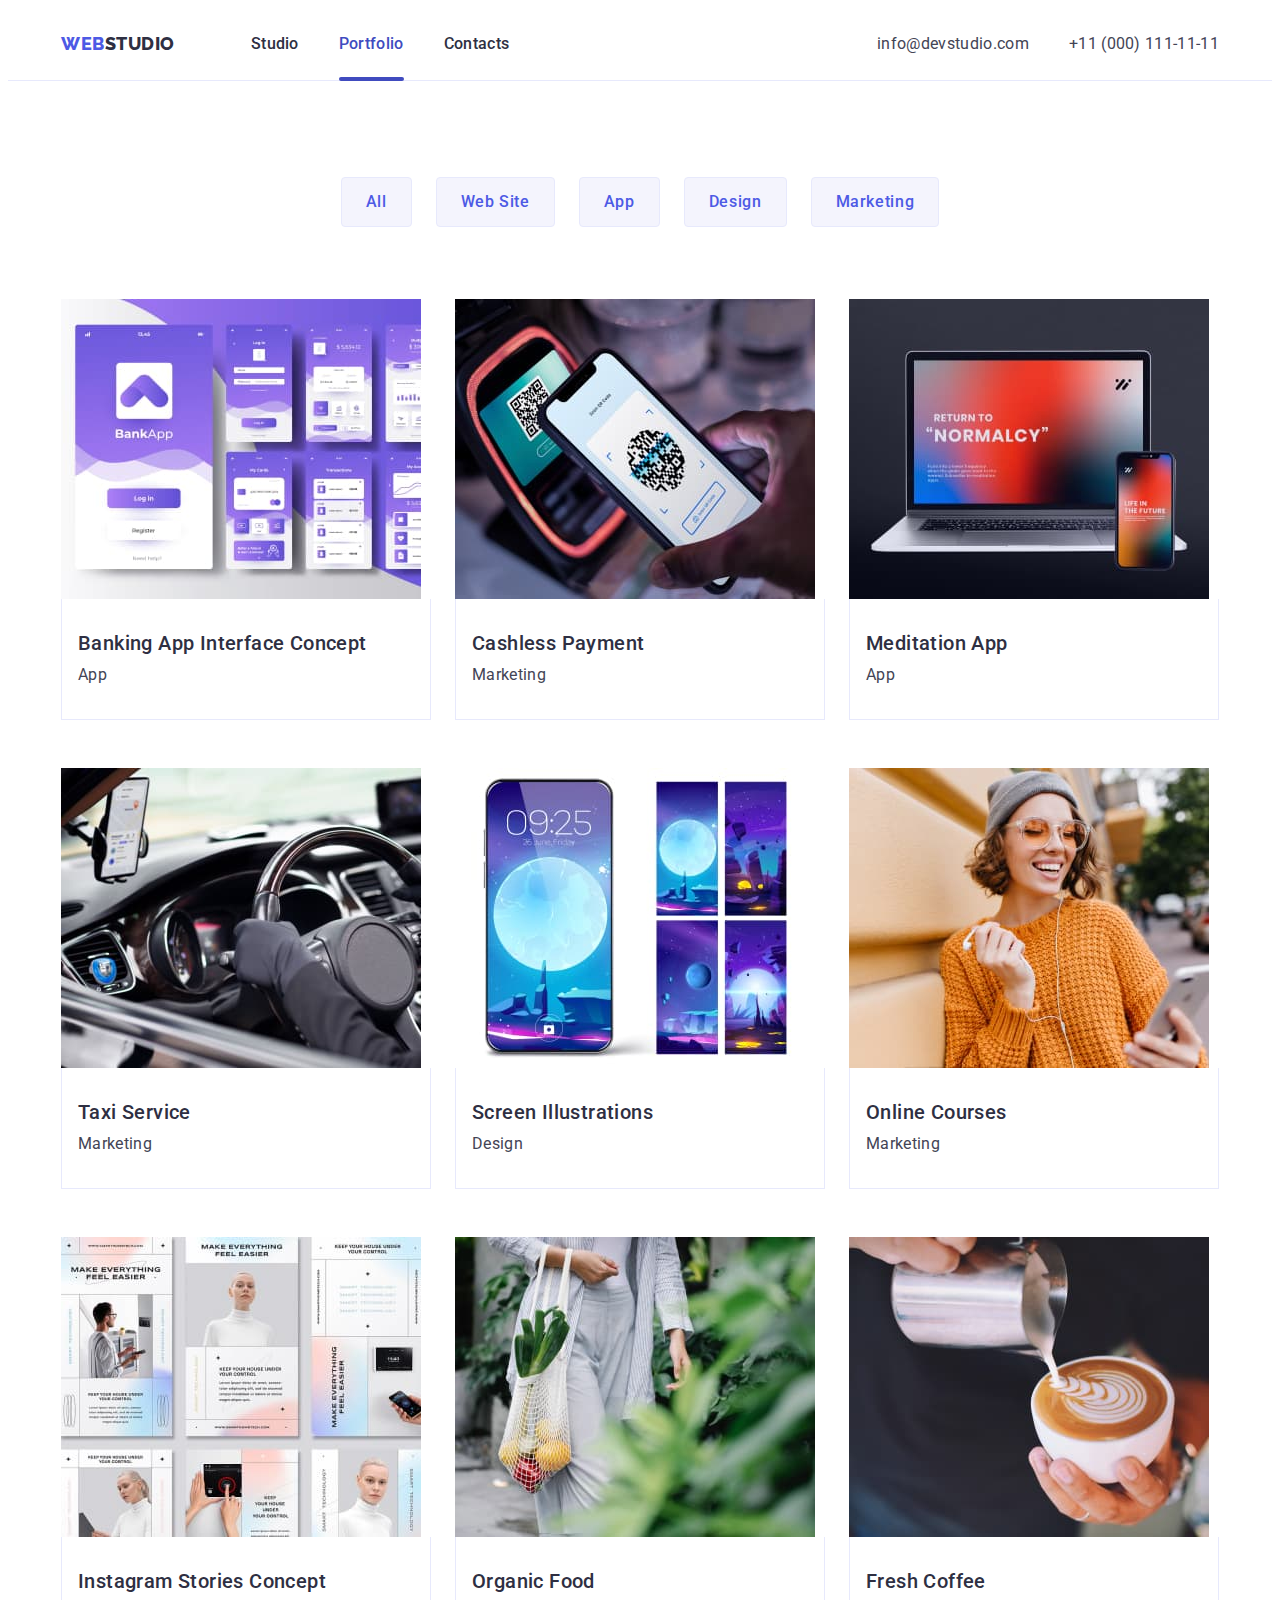
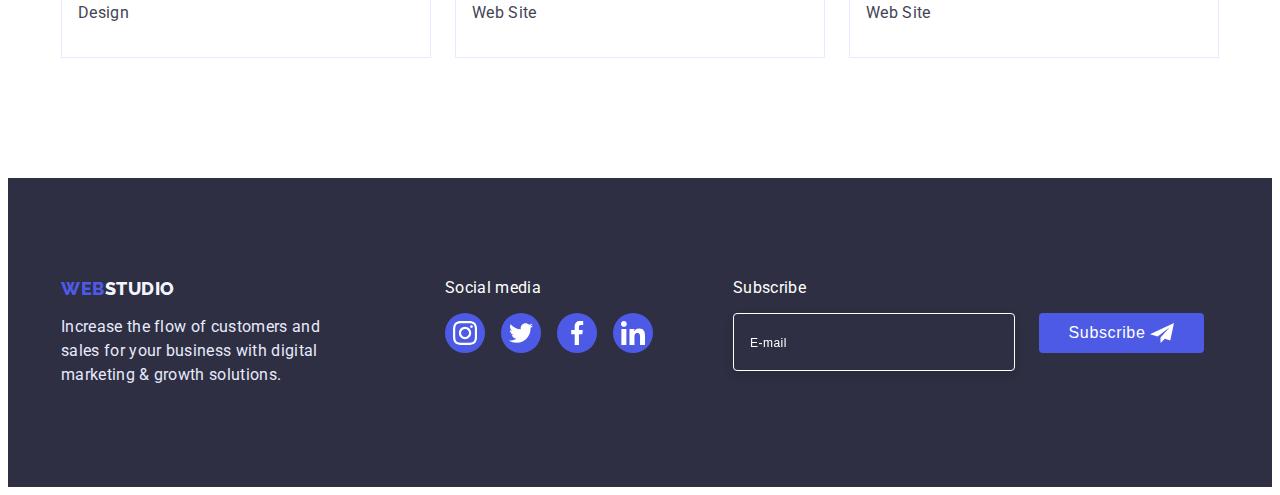
==== portfolio.html @ 32a3991c "Initial commit" ====
<!DOCTYPE html>
<html lang="en">
  <head>
    <meta charset="UTF-8" />
    <meta http-equiv="X-UA-Compatible" content="IE=edge" />
    <meta name="viewport" content="width=device-width, initial-scale=1.0" />
    <title>Portfolio</title>
    <link rel="preconnect" href="https://fonts.googleapis.com" />
    <link rel="preconnect" href="https://fonts.gstatic.com" crossorigin />
    <link
      href="https://fonts.googleapis.com/css2?family=Raleway:wght@800&family=Roboto:wght@400;500;700&display=swap"
      rel="stylesheet"
    />
    <link
      rel="stylesheet"
      href="https://cdnjs.cloudflare.com/ajax/libs/modern-normalize/1.1.0/modern-normalize.min.css"
      integrity="sha512-wpPYUAdjBVSE4KJnH1VR1HeZfpl1ub8YT/NKx4PuQ5NmX2tKuGu6U/JRp5y+Y8XG2tV+wKQpNHVUX03MfMFn9Q=="
      crossorigin="anonymous"
      referrerpolicy="no-referrer"
    />
    <link rel="stylesheet" href="./css/styles.css" />
  </head>
  <body>
    <!-- шапка -->
    <header class="header">
      <div class="container header-container">
        <nav class="header-navigation">
          <a href="./index.html" class="logo link"
            >Web<span class="logo-studio">Studio</span></a
          >
          <ul class="header-list list">
            <li class="header-item">
              <a class="header-link link box" href="./index.html">Studio</a>
            </li>
            <li class="header-item">
              <a
                class="header-link link bottom-line box"
                href="./portfolio.html"
                >Portfolio</a
              >
            </li>
            <li class="header-item">
              <a class="header-link link box" href="">Contacts</a>
            </li>
          </ul>
        </nav>
        <address class="address">
          <ul class="address-list list">
            <li class="address-item">
              <a class="address-link link box" href="mailto:info@devstudio.com"
                >info@devstudio.com</a
              >
            </li>
            <li class="address-item">
              <a class="address-link link box" href="tel:+110001111111"
                >+11 (000) 111-11-11</a
              >
            </li>
          </ul>
        </address>
      </div>
    </header>
    <main>
      <!-- main-->
      <section class="portfolio">
        <div class="container">
          <h1 class="portfolio-primary-title" hidden>Portfolio</h1>
          <ul class="portfolio-list list">
            <li class="portfolio-item">
              <button type="button" class="portfolio-button box">All</button>
            </li>
            <li class="portfolio-item">
              <button type="button" class="portfolio-button box">
                Web Site
              </button>
            </li>
            <li class="portfolio-item">
              <button type="button" class="portfolio-button box">App</button>
            </li>
            <li class="portfolio-item">
              <button type="button" class="portfolio-button box">Design</button>
            </li>
            <li class="portfolio-item">
              <button type="button" class="portfolio-button box">
                Marketing
              </button>
            </li>
          </ul>
        </div>
        <div class="container work-container">
          <ul class="work-list list">
            <li class="work-item">
              <a href="" class="work-link link">
                <div class="overlay">
                  <img
                    width="360"
                    height="300"
                    src="./images/img-p1.jpg"
                    alt="bank app"
                  />
                  <p class="overlay-text">
                    14 Stylish and User-Friendly App Design Concepts · Task
                    Manager App · Calorie Tracker App · Exotic Fruit Ecommerce
                    App · Cloud Storage App
                  </p>
                </div>
                <div class="work-wrap">
                  <h2 class="work-title title">
                    Banking App Interface Concept
                  </h2>
                  <p class="work-text text">App</p>
                </div>
              </a>
            </li>
            <li class="work-item">
              <a href="" class="work-link link">
                <div class="overlay">
                  <img
                    width="360"
                    height="300"
                    src="./images/img-p2.jpg"
                    alt="phon"
                  />
                  <p class="overlay-text">
                    14 Stylish and User-Friendly App Design Concepts · Task
                    Manager App · Calorie Tracker App · Exotic Fruit Ecommerce
                    App · Cloud Storage App
                  </p>
                </div>
                <div class="work-wrap">
                  <h2 class="work-title title">Cashless Payment</h2>
                  <p class="work-text text">Marketing</p>
                </div>
              </a>
            </li>
            <li class="work-item">
              <a href="" class="work-link link">
                <div class="overlay">
                  <img
                    width="360"
                    height="300"
                    src="./images/img-p3.jpg"
                    alt="laptop"
                  />
                  <p class="overlay-text">
                    14 Stylish and User-Friendly App Design Concepts · Task
                    Manager App · Calorie Tracker App · Exotic Fruit Ecommerce
                    App · Cloud Storage App
                  </p>
                </div>
                <div class="work-wrap">
                  <h2 class="work-title title">Meditation App</h2>
                  <p class="work-text text">App</p>
                </div>
              </a>
            </li>
            <li class="work-item">
              <a href="" class="work-link link">
                <div class="overlay">
                  <img
                    width="360"
                    height="300"
                    src="./images/img-p4.jpg"
                    alt="car"
                  />
                  <p class="overlay-text">
                    14 Stylish and User-Friendly App Design Concepts · Task
                    Manager App · Calorie Tracker App · Exotic Fruit Ecommerce
                    App · Cloud Storage App
                  </p>
                </div>
                <div class="work-wrap">
                  <h2 class="work-title title">Taxi Service</h2>
                  <p class="work-text text">Marketing</p>
                </div>
              </a>
            </li>
            <li class="work-item">
              <a href="" class="work-link link">
                <div class="overlay">
                  <img
                    width="360"
                    height="300"
                    src="./images/img-p5.jpg"
                    alt="mobile phone"
                  />
                  <p class="overlay-text">
                    14 Stylish and User-Friendly App Design Concepts · Task
                    Manager App · Calorie Tracker App · Exotic Fruit Ecommerce
                    App · Cloud Storage App
                  </p>
                </div>
                <div class="work-wrap">
                  <h2 class="work-title title">Screen Illustrations</h2>
                  <p class="work-text text">Design</p>
                </div>
              </a>
            </li>
            <li class="work-item">
              <a href="" class="work-link link">
                <div class="overlay">
                  <img
                    width="360"
                    height="300"
                    src="./images/img-p6.jpg"
                    alt="girl"
                  />
                  <p class="overlay-text">
                    14 Stylish and User-Friendly App Design Concepts · Task
                    Manager App · Calorie Tracker App · Exotic Fruit Ecommerce
                    App · Cloud Storage App
                  </p>
                </div>
                <div class="work-wrap">
                  <h2 class="work-title title">Online Courses</h2>
                  <p class="work-text text">Marketing</p>
                </div>
              </a>
            </li>
            <li class="work-item">
              <a href="" class="work-link link">
                <div class="overlay">
                  <img
                    width="360"
                    height="300"
                    src="./images/img-p7.jpg"
                    alt="instagrame stories"
                  />
                  <p class="overlay-text">
                    14 Stylish and User-Friendly App Design Concepts · Task
                    Manager App · Calorie Tracker App · Exotic Fruit Ecommerce
                    App · Cloud Storage App
                  </p>
                </div>
                <div class="work-wrap">
                  <h2 class="work-title title">Instagram Stories Concept</h2>
                  <p class="work-text text">Design</p>
                </div>
              </a>
            </li>
            <li class="work-item">
              <a href="" class="work-link link">
                <div class="overlay">
                  <img
                    width="360"
                    height="300"
                    src="./images/img-p8.jpg"
                    alt="food"
                  />
                  <p class="overlay-text">
                    14 Stylish and User-Friendly App Design Concepts · Task
                    Manager App · Calorie Tracker App · Exotic Fruit Ecommerce
                    App · Cloud Storage App
                  </p>
                </div>
                <div class="work-wrap">
                  <h2 class="work-title title">Organic Food</h2>
                  <p class="work-text text">Web Site</p>
                </div>
              </a>
            </li>
            <li class="work-item">
              <a href="" class="work-link link">
                <div class="overlay">
                  <img
                    width="360"
                    height="300"
                    src="./images/img-p9.jpg"
                    alt="cofee"
                  />
                  <p class="overlay-text">
                    14 Stylish and User-Friendly App Design Concepts · Task
                    Manager App · Calorie Tracker App · Exotic Fruit Ecommerce
                    App · Cloud Storage App
                  </p>
                </div>
                <div class="work-wrap">
                  <h2 class="work-title title">Fresh Coffee</h2>
                  <p class="work-text text">Web Site</p>
                </div>
              </a>
            </li>
          </ul>
        </div>
      </section>
    </main>
    <!-- футер -->
    <footer class="footer">
      <div class="container">
        <div>
          <a href="./index.html" class="logo-footer link"
            >Web<span class="logo-footer-studio">Studio</span></a
          >
          <p class="footer-text text">
            Increase the flow of customers and sales for your business with
            digital marketing & growth solutions.
          </p>
        </div>
        <div class="footer-container">
          <p class="footer-text-icon">Social media</p>
          <ul class="footer-social-list list">
            <li class="footer-social-iteam">
              <a href="" class="footer-social-link link"
                ><svg width="24px" height="24px" class="footer-social-icon">
                  <use href="./images/icons.svg#icon-instagram"></use>
                </svg>
              </a>
            </li>
            <li class="footer-social-iteam">
              <a href="" class="footer-social-link link">
                <svg width="24px" height="24px" class="footer-social-icon">
                  <use href="./images/icons.svg#icon-twitter"></use>
                </svg>
              </a>
            </li>
            <li class="footer-social-iteam">
              <a href="" class="footer-social-link link"
                ><svg width="24px" height="24px" class="footer-social-icon">
                  <use href="./images/icons.svg#icon-facebook"></use>
                </svg>
              </a>
            </li>
            <li class="footer-social-iteam">
              <a href="" class="footer-social-link link"
                ><svg width="24px" height="24px" class="footer-social-icon">
                  <use href="./images/icons.svg#icon-linkedin"></use>
                </svg>
              </a>
            </li>
          </ul>
        </div>
        <div class="form-wrap">
          <p class="footer-text-icon">Subscribe</p>
          <form class="footer-form">
            <label aria-label="footer-email">
              <input
                type="email"
                name="email"
                class="footer-intup"
                placeholder="E-mail"
              />
            </label>
            <button class="footer-button box" type="submit">
              Subscribe
              <span>
                <svg width="24" height="24" class="">
                  <use href="./images/icons.svg#icon-frame-telegram"></use>
                </svg>
              </span>
            </button>
          </form>
        </div>
      </div>
    </footer>
  </body>
</html>
---- css/styles.css ----
:root {
  --primary-text-color: #434455;
  --title-text-color: #2e2f42;
  --footer-text-cololr: #e7e9fc;
  --focus-text-color: #4d5ae5;
  --primary-bg-color: #ffffff;
  --button-bg-cololr: #f4f4fd;
  --hover-focus-color: #404bbf;
  --bg-hero-color: rgba(46, 47, 66, 0.7), rgba(46, 47, 66, 0.7);
  --focus-icon-footer-color: #31d0aa;
  --icon-color: #8e8f99;
}
body {
  background-color: var(--primary-bg-color);
  color: var(--primary-text-color);
  font-family: Roboto, sans-serif;
  letter-spacing: 0.02em;
}

.list {
  margin: 0;
  padding: 0;
  list-style: none;
}
h1,
h2,
h3,
h4,
h5,
h6,
p {
  margin: 0;
  padding: 0;
}
img {
  display: block;
  max-width: 100%;
}
button {
  cursor: pointer;
}
.container {
  /* outline: 2px solid tomato; */
  width: 1158px;
  margin: 0 auto;
  padding-left: 15px;
  padding-right: 15px;
}

.link {
  text-decoration: none;
}
.title {
  color: var(--title-text-color);
  font-weight: 500;
  font-size: 20px;
  line-height: 1.2;
  letter-spacing: 0.02em;
  margin-bottom: 8px;
}
.no-scroll {
  overflow: hidden;
}
.text {
  font-size: 16px;
  line-height: 1.5;
  letter-spacing: 0.02em;
}
.visually-hidden {
  position: absolute;
  width: 1px;
  height: 1px;
  margin: -1px;
  border: 0;
  padding: 0;

  white-space: nowrap;
  clip-path: inset(100%);
  clip: rect(0 0 0 0);
  overflow: hidden;
}
.box {
  /* transition-property: transition-duration, transition-timing-function; */
  transition-duration: 250ms;
  transition-timing-function: cubic-bezier(0.4, 0, 0.2, 1);
}
/*======================================header=============================*/

.header {
  padding-top: 24px;
  padding-bottom: 24px;
  border-bottom: 1px solid #e7e9fc;
}

.header-container {
  display: flex;
}

.header-navigation {
  display: flex;
  align-items: center;
  margin-right: auto;
}

.logo {
  color: var(--focus-text-color);
  font-family: "Raleway", sans-serif;
  font-weight: 800;
  font-size: 18px;
  line-height: 1.17;
  letter-spacing: 0.03em;
  text-decoration: none;
  text-transform: uppercase;
  margin-right: 76px;
}
.logo-studio {
  color: var(--title-text-color);
}
.header-list {
  font-weight: 500;
  font-size: 16px;
  line-height: 1.5;
  letter-spacing: 0.02em;

  display: flex;
  gap: 40px;
}

.header-item {
  /* position: relative; */
}

.header-link {
  color: var(--title-text-color);
  display: block;
}
.bottom-line {
  position: relative;
  color: var(--hover-focus-color);
}
.bottom-line::after {
  position: absolute;
  content: "";
  width: 100%;
  height: 4px;
  bottom: -25px;
  background: #404bbf;
  border-radius: 2px;
  display: block;
}
.header-link:hover,
.header-link:focus {
  color: var(--hover-focus-color);
}
.address {
  font-style: normal;
}

.address-list {
  display: flex;
  gap: 40px;
}
.address-item {
}
.address-link {
  color: var(--primary-text-color);
  font-size: 16px;
  line-height: 1.5;
  letter-spacing: 0.02em;
}
.address-link:hover,
.address-link:focus {
  color: var(--hover-focus-color);
}
/* ===========herro============= */
.hero {
  background-color: var(--title-text-color);
  background-image: linear-gradient(
      rgba(46, 47, 66, 0.7),
      rgba(46, 47, 66, 0.7)
    ),
    url(../images/people-office.jpg);
  background-repeat: no-repeat;
  background-size: cover;
  background-position: center;
  padding-top: 188px;
  padding-bottom: 188px;
  text-align: center;
  max-width: 1440px;
  margin-left: auto;
  margin-right: auto;
}
.hero-container {
}
.hero-title {
  color: var(--primary-bg-color);
  font-size: 56px;
  line-height: 1.07;
  letter-spacing: 0.02em;

  max-width: 497px;
  text-align: center;
  margin: 0 auto;
  margin-bottom: 48px;
}
.hero-button {
  color: var(--primary-bg-color);
  background-color: var(--focus-text-color);
  font-family: "Roboto", sans-serif;
  font-weight: 500;
  font-size: 16px;
  line-height: 1.5;
  align-items: center;
  letter-spacing: 0.04em;
  cursor: pointer;
  padding: 16px 32px;
  min-width: 169px;

  display: inline-block;
  border-radius: 4px;
  border: none;
}
.hero-button:hover,
.hero-button:focus {
  background-color: var(--hover-focus-color);
}
/* =====================advantages========== */
.advantages {
  padding-top: 120px;
  padding-bottom: 120px;
}
.advantages-title {
}
.advantages-container {
}
.advantages-list {
  display: flex;
  gap: 24px;
}

.advantages-item {
  width: calc((100% - 72px) / 4);
}
.abvantages-wrapper {
  display: flex;
  justify-content: center;
  align-items: center;
  background-color: #f4f4fd;
  width: 264px;
  height: 112px;
  /* padding-top: 24px;
  padding-bottom: 24px; */
  margin-bottom: 8px;
}
.adventages-icon {
}
.advantages-list-title {
}
.advantages-text {
}
/* ==============================examples=============== */
.examples {
  padding-bottom: 120px;
}
.examples-title {
  color: var(--title-text-color);
  font-size: 36px;
  line-height: 1.11;
  letter-spacing: 0.02em;
  text-align: center;
  text-transform: capitalize;
  margin-bottom: 72px;
}
.examples-list {
  display: flex;
  gap: 24px;
}
.examples-item {
  width: calc((100% - 48px) / 3);
}
/* ====================team===================== */
.team {
  background-color: var(--button-bg-cololr);
  padding-top: 120px;
  padding-bottom: 120px;
  max-width: 1440px;
  margin-left: auto;
  margin-right: auto;
}
.container-team {
}
.team-title {
  color: var(--title-text-color);
  font-size: 36px;
  line-height: 1.11;
  letter-spacing: 0.02em;
  text-align: center;
  text-transform: capitalize;
  margin-bottom: 72px;
}
.team-list {
  display: flex;
  gap: 24px;
}
.team-item {
  background-color: var(--primary-bg-color);
  width: calc((100% - 72px) / 4);
  box-shadow: 0px 1px 6px rgba(46, 47, 66, 0.08),
    0px 1px 1px rgba(46, 47, 66, 0.16), 0px 2px 1px rgba(46, 47, 66, 0.08);
  border-radius: 0px 0px 4px 4px;
}
.team-img {
  /* margin-bottom: 32px; */
}
.team-wrap {
  padding: 32px 0;
}
.team-list-title {
  text-align: center;
  margin-bottom: 8px;
}
.team-text {
  text-align: center;
  margin-bottom: 8px;
}
.team-social-list {
  display: flex;
  justify-content: center;
  gap: 24px;
}
.team-social-iteam {
  width: 40px;
  height: 40px;
}
.team-social-link {
  display: flex;
  align-items: center;
  justify-content: center;
  width: 100%;
  height: 100%;
  border-radius: 50%;
  background-color: var(--focus-text-color);
  fill: #ffffff;
}
.team-social-link:hover,
.team-social-link:focus {
  background-color: var(--hover-focus-color);
}
.team-social-icon {
  /* width: 16px;
  height: 16px; */
}
/* ======================customers=============== */
.customers {
  padding-top: 120px;
  padding-bottom: 124px;
}
.customers-title {
  color: var(--title-text-color);
  text-align: center;
  font-size: 36px;
  line-height: 1.11;
  letter-spacing: 0.02em;
  text-transform: capitalize;
  margin-bottom: 72px;
}
.customers-list {
  display: flex;
  justify-content: center;
  align-items: center;
  gap: 24px;
}

.customers-item {
  display: flex;
  justify-content: center;
  align-items: center;
  width: 168px;
  height: 88px;
}
.link-icon {
  width: 100%;
  height: 100%;
  padding: 16px 32px;
  fill: var(--icon-color);
  border: 1px solid #8e8f99;
  border-radius: 4px;
  border-color: var(--icon-color);
}
.link-icon:hover,
.link-icon:focus {
  border-color: var(--hover-focus-color);
}
.link-icon:hover,
.link-icon:focus {
  fill: var(--hover-focus-color);
}

/* ======================portfolio=============== */
.portfolio {
  padding-top: 96px;
  padding-bottom: 120px;
}
.portfolio-primary-title {
}

.portfolio-list {
  margin-bottom: 72px;
  display: flex;
  justify-content: center;
  gap: 24px;
}
.portfolio-item {
}
.portfolio-button {
  font-family: "Roboto", sans-serif;
  font-weight: 500;
  font-size: 16px;
  line-height: 1.5;
  letter-spacing: 0.04em;
  color: var(--focus-text-color);
  background-color: var(--button-bg-cololr);
  cursor: pointer;
  padding: 12px 24px;

  border-radius: 4px;
  border: 1px solid #e7e9fc;
}
.portfolio-button:hover,
.portfolio-button:focus {
  color: var(--primary-bg-color);
  background-color: var(--hover-focus-color);
  box-shadow: 0px 3px 1px rgba(0, 0, 0, 0.1), 0px 2px 1px rgba(0, 0, 0, 0.08),
    0px 2px 2px rgba(0, 0, 0, 0.12);
  border-color: var(--hover-focus-color);
}
.work-list {
  display: flex;
  flex-wrap: wrap;
  gap: 48px 24px;
}
.work-item {
  width: calc((100% - 48px) / 3);
}
.overlay {
  position: relative;
  overflow: hidden;
}
.overlay-text {
  position: absolute;
  top: 0;
  padding: 40px;
  min-width: 298px;
  height: 100%;
  color: var(--primary-bg-color);
  background-color: var(--hover-focus-color);
  transform: translateY(100%);
  transition: transform 250ms linear;
  transition-timing-function: cubic-bezier(0.4, 0, 0.2, 1);
  overflow: auto;
  /* opacity: 0; */
}
.work-link:hover .overlay-text,
.work-link:focus .overlay-text {
  transform: translate(0);
  /* opacity: 1; */
}
.work-link:hover,
.work-link:focus {
  box-shadow: 0px 1px 6px rgba(46, 47, 66, 0.08),
    0px 1px 1px rgba(46, 47, 66, 0.16), 0px 2px 1px rgba(46, 47, 66, 0.08);
}
.work-link {
  display: block;
}
.work-wrap {
  padding: 32px 0 32px 16px;
  border-left: 1px solid #e7e9fc;
  border-right: 1px solid #e7e9fc;
  border-bottom: 1px solid #e7e9fc;
}
.work-text {
  color: var(--primary-text-color);
}

/* ===========footer=============== */
.footer {
  background-color: var(--title-text-color);
  padding-bottom: 100px;
  padding-top: 100px;
  max-width: 1440px;
  margin-left: auto;
  margin-right: auto;
}
.logo-footer {
  color: var(--focus-text-color);
  font-family: "Raleway", sans-serif;
  font-weight: 800;
  font-size: 18px;
  line-height: 1.17;
  letter-spacing: 0.03em;
  text-decoration: none;
  text-transform: uppercase;
}

.logo-footer-studio {
  color: var(--button-bg-cololr);
}
.footer-text {
  color: var(--footer-text-cololr);
  margin-top: 16px;
  max-width: 264px;
}
.footer .container {
  display: flex;
}
.footer-container {
  margin-left: 120px;
}
.footer-text-icon {
  margin-bottom: 16px;
  color: rgba(255, 255, 255, 1);
}
.footer-social-list {
  display: flex;
  justify-content: center;
  gap: 16px;
}

.footer-social-iteam {
  width: 40px;
  height: 40px;
}
.footer-social-link {
  display: flex;
  align-items: center;
  justify-content: center;
  width: 100%;
  height: 100%;
  border-radius: 50%;
  background-color: var(--focus-text-color);
  fill: white;
}
.footer-social-link:hover,
.footer-social-link:focus {
  background-color: var(--focus-icon-footer-color);
}
.form-wrap {
  margin-left: 80px;
}
.footer-form {
  display: flex;

  /* justify-content: center;
  align-items: center; */
}

.footer-intup {
  padding: 8px 0 8px 16px;
  min-width: 264px;
  height: 40px;

  border: 1px solid #ffffff;
  color: var(--primary-bg-color);
  filter: drop-shadow(0px 4px 4px rgba(0, 0, 0, 0.15));
  border-radius: 4px;
  background-color: var(--title-text-color);
}
.footer-intup::placeholder {
  color: var(--primary-bg-color);
  font-size: 12px;
  line-height: 2;
  letter-spacing: 0.04em;
}
.footer-button {
  display: flex;
  justify-content: center;
  align-items: center;
  margin-left: 24px;
  min-width: 165px;
  height: 40px;
  font-weight: 500;
  font-size: 16px;
  line-height: 1.5;
  letter-spacing: 0.04em;
  color: var(--primary-bg-color);
  background-color: var(--focus-text-color);
  border-color: transparent;
  border-radius: 4px;
}
.footer-button span {
  display: flex;
  justify-content: center;
  align-items: center;
  margin-left: 5px;
}
.footer-button:hover,
.footer-button:focus {
  background-color: var(--hover-focus-color);
}

/* .footer-social-icon {
  width: 24px;
  height: 24px;
} */
/* ============modal================ */
.backdrop {
  position: fixed;
  top: 0;
  left: 0;
  width: 100%;
  height: 100%;
  background: rgba(46, 47, 66, 0.4);
}
.backdrop.is-hidden {
  opacity: 0;
  pointer-events: none;
}
.modal {
  position: absolute;

  width: 408px;
  height: 586px;
  padding: 72px 24px 24px 24px;
  top: 50%;
  left: 50%;
  transform: translate(-50%, -50%) scale(1) rotate(0);
  transition: transform 600ms linear;
  background-color: #fff;
  border-radius: 4px;
}
.backdrop.is-hidden .modal {
  transform: translate(-50%, -50%) scale(0) rotate(120deg);
}
.modal-close {
  position: absolute;
  top: 24px;
  right: 24px;
  width: 24px;
  height: 24px;
  border-radius: 50%;
  background-color: #e7e9fc;
  box-shadow: 0px 1px 3px rgba(0, 0, 0, 0.12), 0px 1px 1px rgba(0, 0, 0, 0.14),
    0px 2px 1px rgba(0, 0, 0, 0.2);
  border: 1px solid rgba(0, 0, 0, 0.1);
}
.modal-close:hover,
.modal-close:focus {
  background-color: var(--hover-focus-color);
}
.modal-close:hover .modal-icon,
.modal-close:focus .modal-icon {
  fill: #ffffff;
}
.modal-icon {
  display: block;
  width: 100%;
  height: 100%;
  fill: #2e2f42;
}
.modal-title {
  /* padding-top: 72px; */
  margin-bottom: 16px;
  font-weight: 500;
  font-size: 16px;
  line-height: 1.5;
  text-align: center;
  letter-spacing: 0.02em;
  color: var(--title-text-color);
}
/* formmmmmm */
.modal-form {
}
.modal-span {
  display: block;
  margin-bottom: 4px;
}
.modal-input {
  width: 100%;
  height: 40px;
  border: 1px solid rgba(46, 47, 66, 0.4);
  border-radius: 4px;
  outline: transparent;
  font-size: 14px;
  color: #2e2f42;
  padding-left: 38px;
}
.modal-input:focus {
  border-color: var(--focus-text-color);
}
.modal-input:focus + .modal-icon-svg {
  fill: var(--focus-text-color);
}
.modal-input::placeholder {
  font-size: 12px;
  line-height: 1.17;
  padding-left: 16px;
  letter-spacing: 0.04em;
  color: rgba(13, 25, 254, 0.4);
}
/* .modal-input:not(:focus):not(:placeholder-shown):valid {
  background-color: rgba(49, 208, 170, 0.3);
}
.modal-input:not(:focus):not(:placeholder-shown):invalid {
  background-color: rgba(158, 56, 56, 0.784);
} */
.modal-label {
  display: block;
  margin-bottom: 10px;
  min-height: 58px;
}
.modal-label span {
  font-size: 12px;
  line-height: 1.17;
  letter-spacing: 0.04em;
  color: #8e8f99;
}

.modal-wrap {
  display: block;
  position: relative;
}
.modal-icon-svg {
  position: absolute;
  left: 16px;
  top: 50%;
  transform: translateY(-50%);
  fill: var(--title-text-color);
}
.modal-textarea {
  width: 100%;
  height: 120px;
  border: 1px solid rgba(46, 47, 66, 0.4);
  border-radius: 4px;
  outline: transparent;
  font-size: 14px;
  color: #2e2f42;
  padding: 8px 16px;
  resize: none;
}
.modal-textarea::placeholder {
  color: #2e2f4266;
}
.modal-textarea:focus {
  border-color: var(--focus-text-color);
}
/* .modal-textarea:focus::placeholder {
  color: var(--focus-text-color);
} */
.label-choice {
  display: flex;
  justify-content: center;
  align-items: center;
  margin-bottom: 24px;
  font-size: 12px;
  line-height: 1.17;
  letter-spacing: 0.04em;
  color: #8e8f99;
}

.privacy-link {
  margin-left: 2px;
  font-size: 12px;
  line-height: 1.17;
  letter-spacing: 0.04em;
  color: var(--focus-text-color);
}
.check-text {
  display: flex;
  align-items: center;
  justify-content: center;
  margin-right: 8px;
  width: 16px;
  height: 16px;
  border: 1px solid rgba(46, 47, 66, 0.4);
  border-radius: 2px;
  fill: transparent;
}
.input-check:checked + .label-choice span {
  fill: var(--button-bg-cololr);
  background-color: var(--hover-focus-color);
}
.modal-button {
  display: block;
  margin-left: auto;
  margin-right: auto;
  min-width: 169px;
  box-shadow: 0px 4px 4px rgba(0, 0, 0, 0.15);
  border-radius: 4px;
  padding: 16px 32px;
  margin-top: 24px;
  border: none;
  font-family: "Roboto", sans-serif;
  font-weight: 500;
  font-size: 16px;
  line-height: 1.5;
  letter-spacing: 0.04em;

  color: var(--primary-bg-color);
  background-color: var(--focus-text-color);
  border-color: var(--focus-text-color);
}
.modal-button:hover,
.modal-button:focus {
  background-color: #404bbf;
}
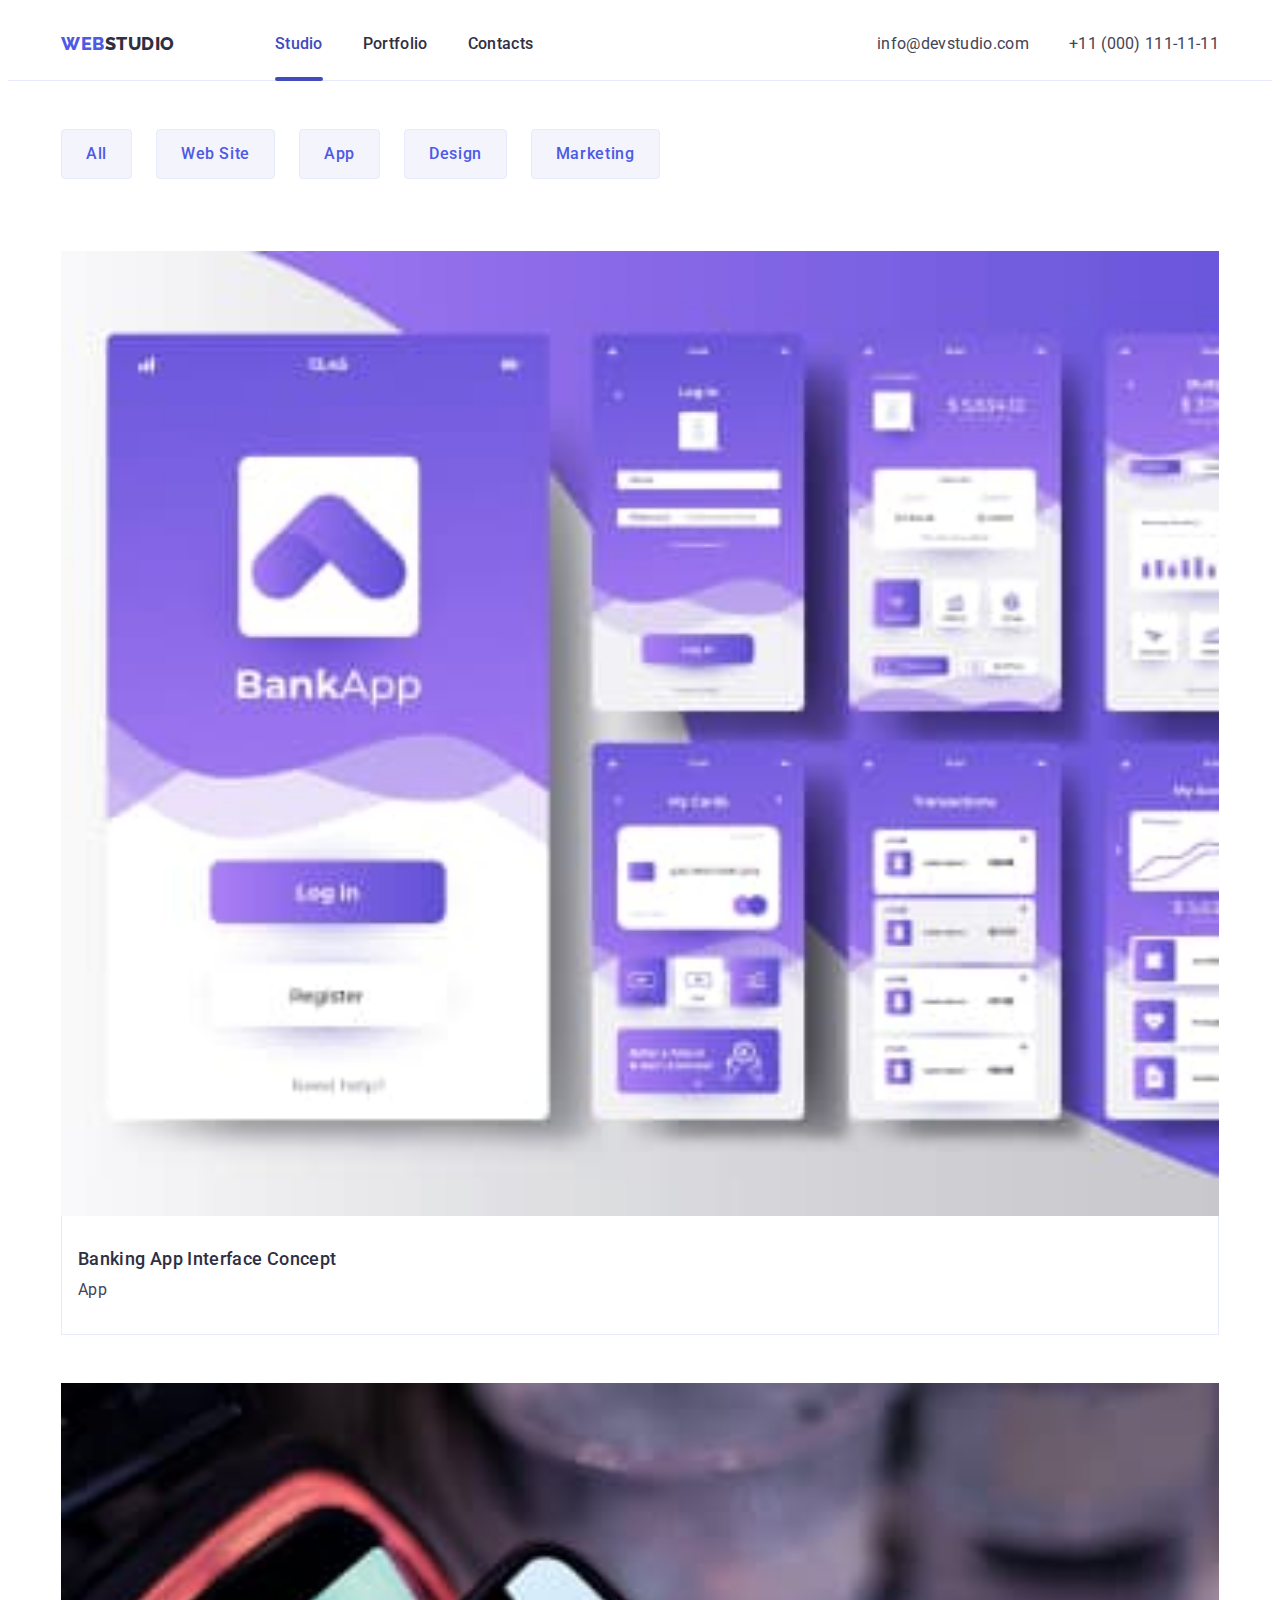
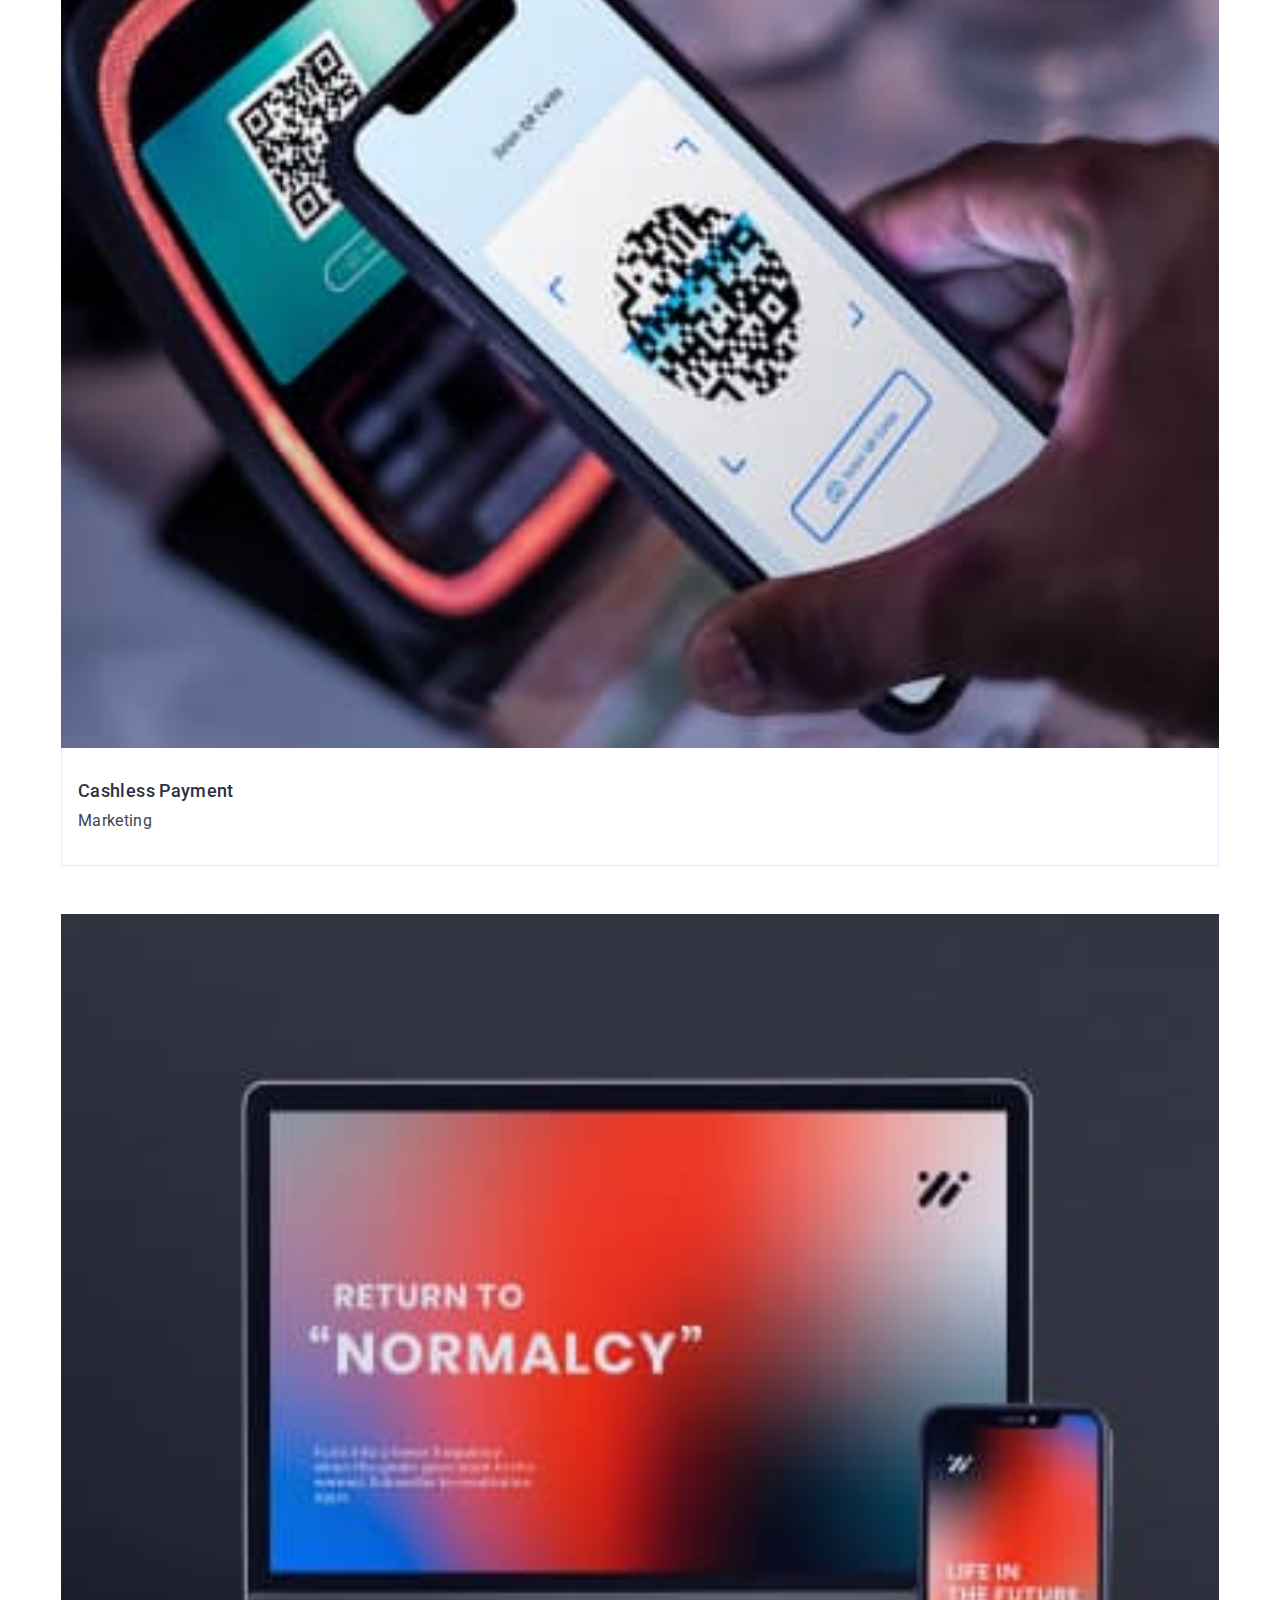
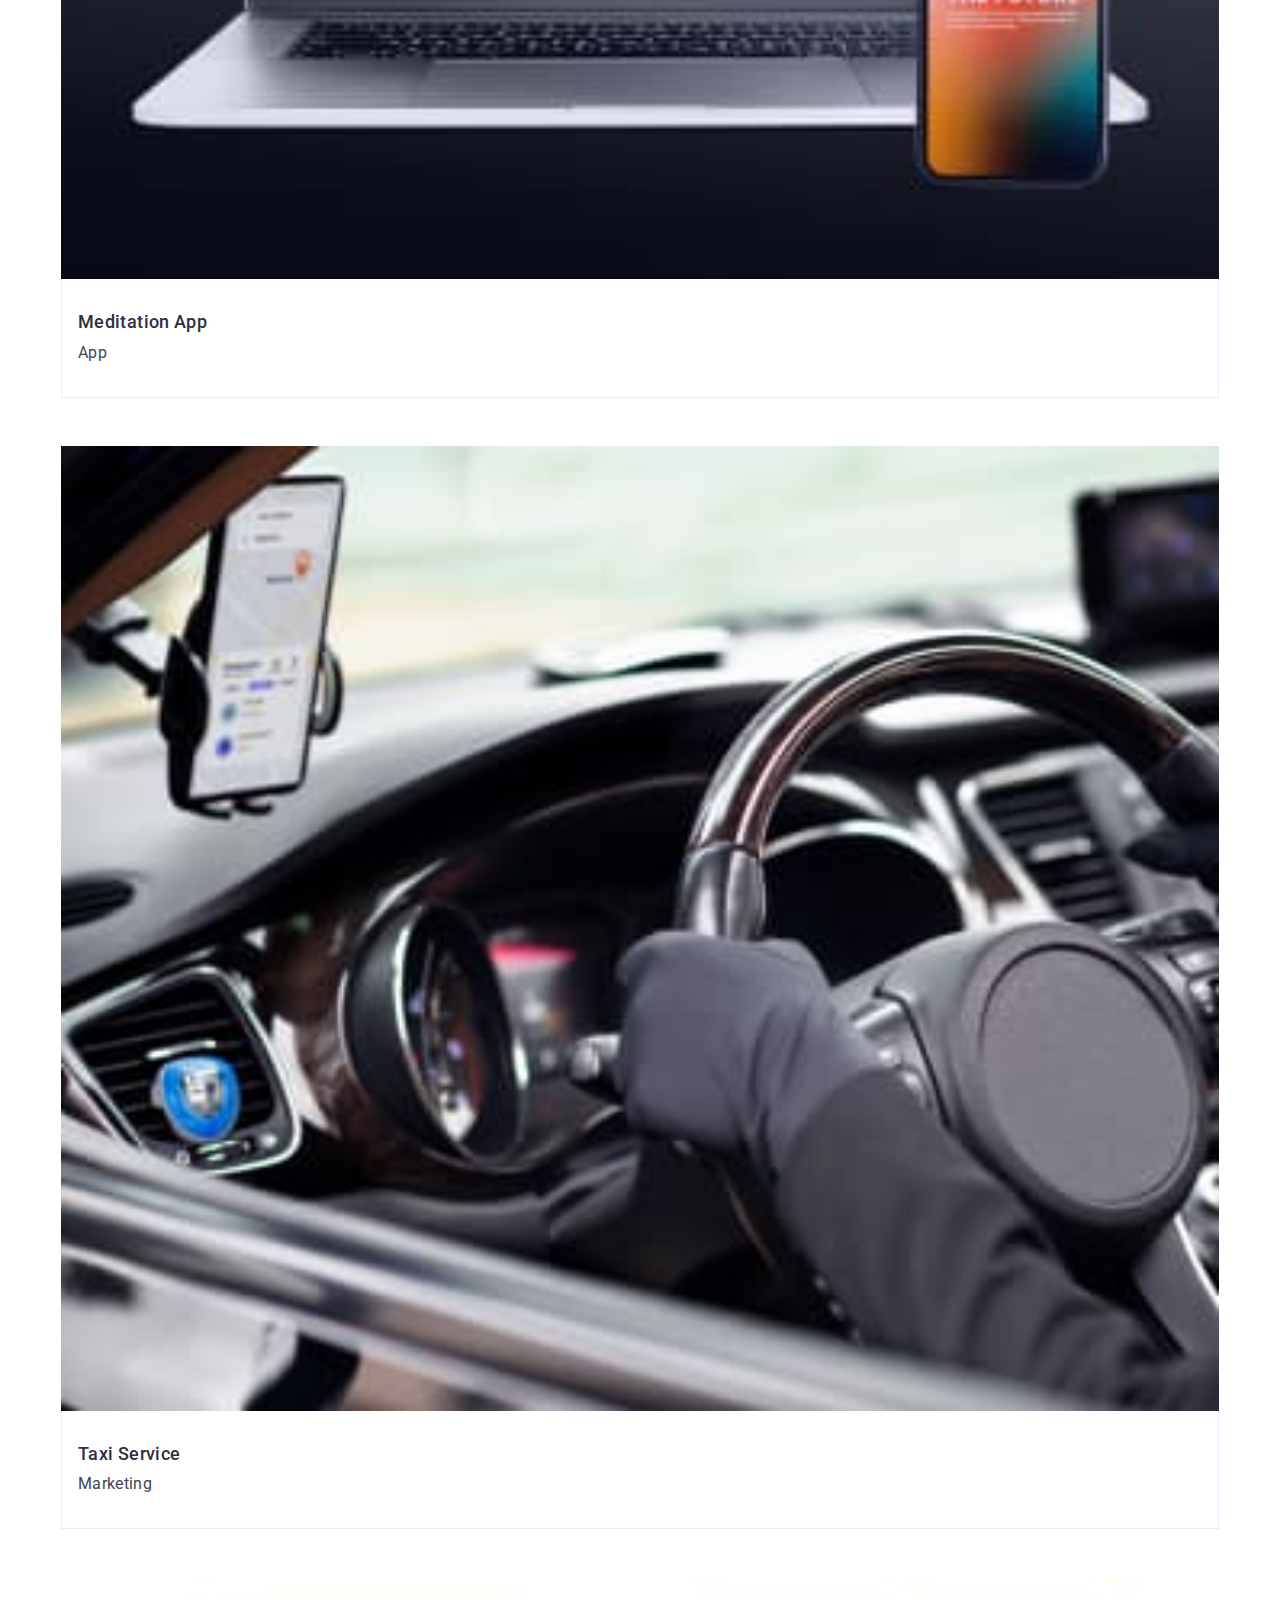
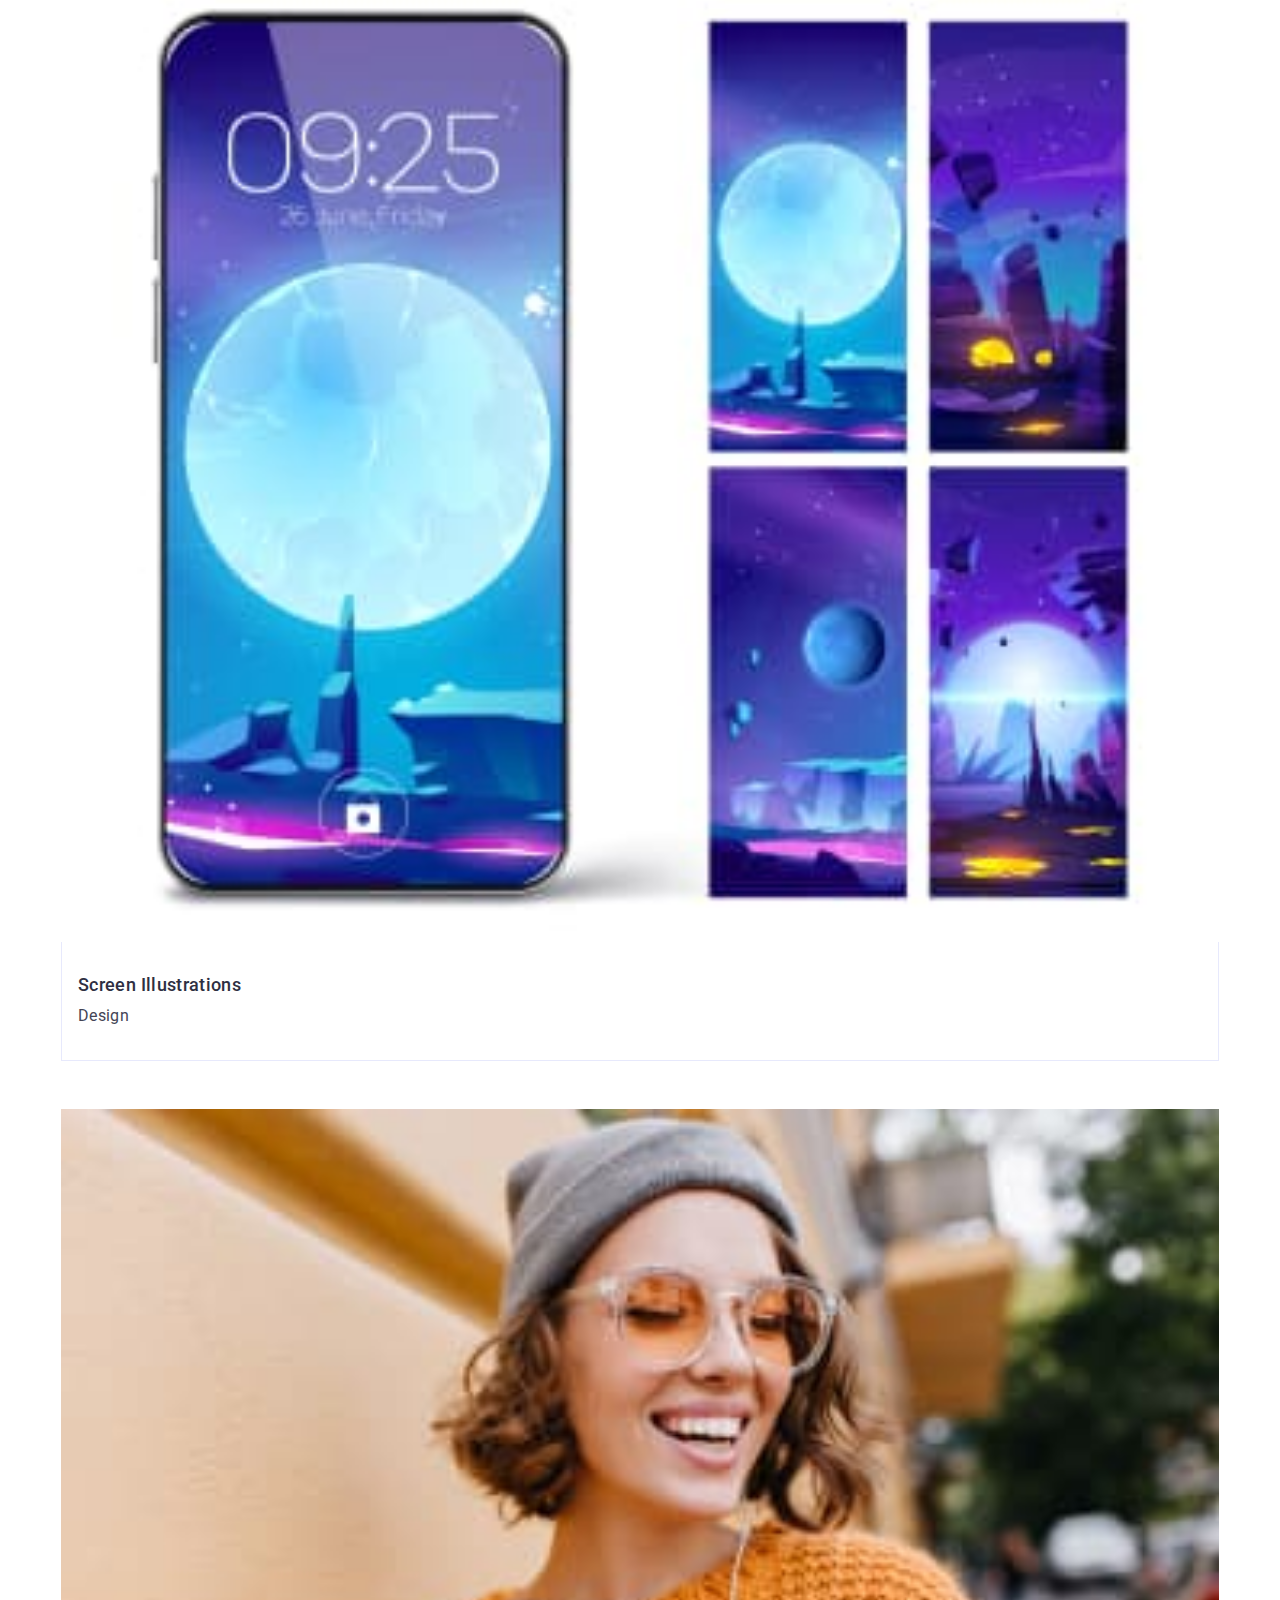
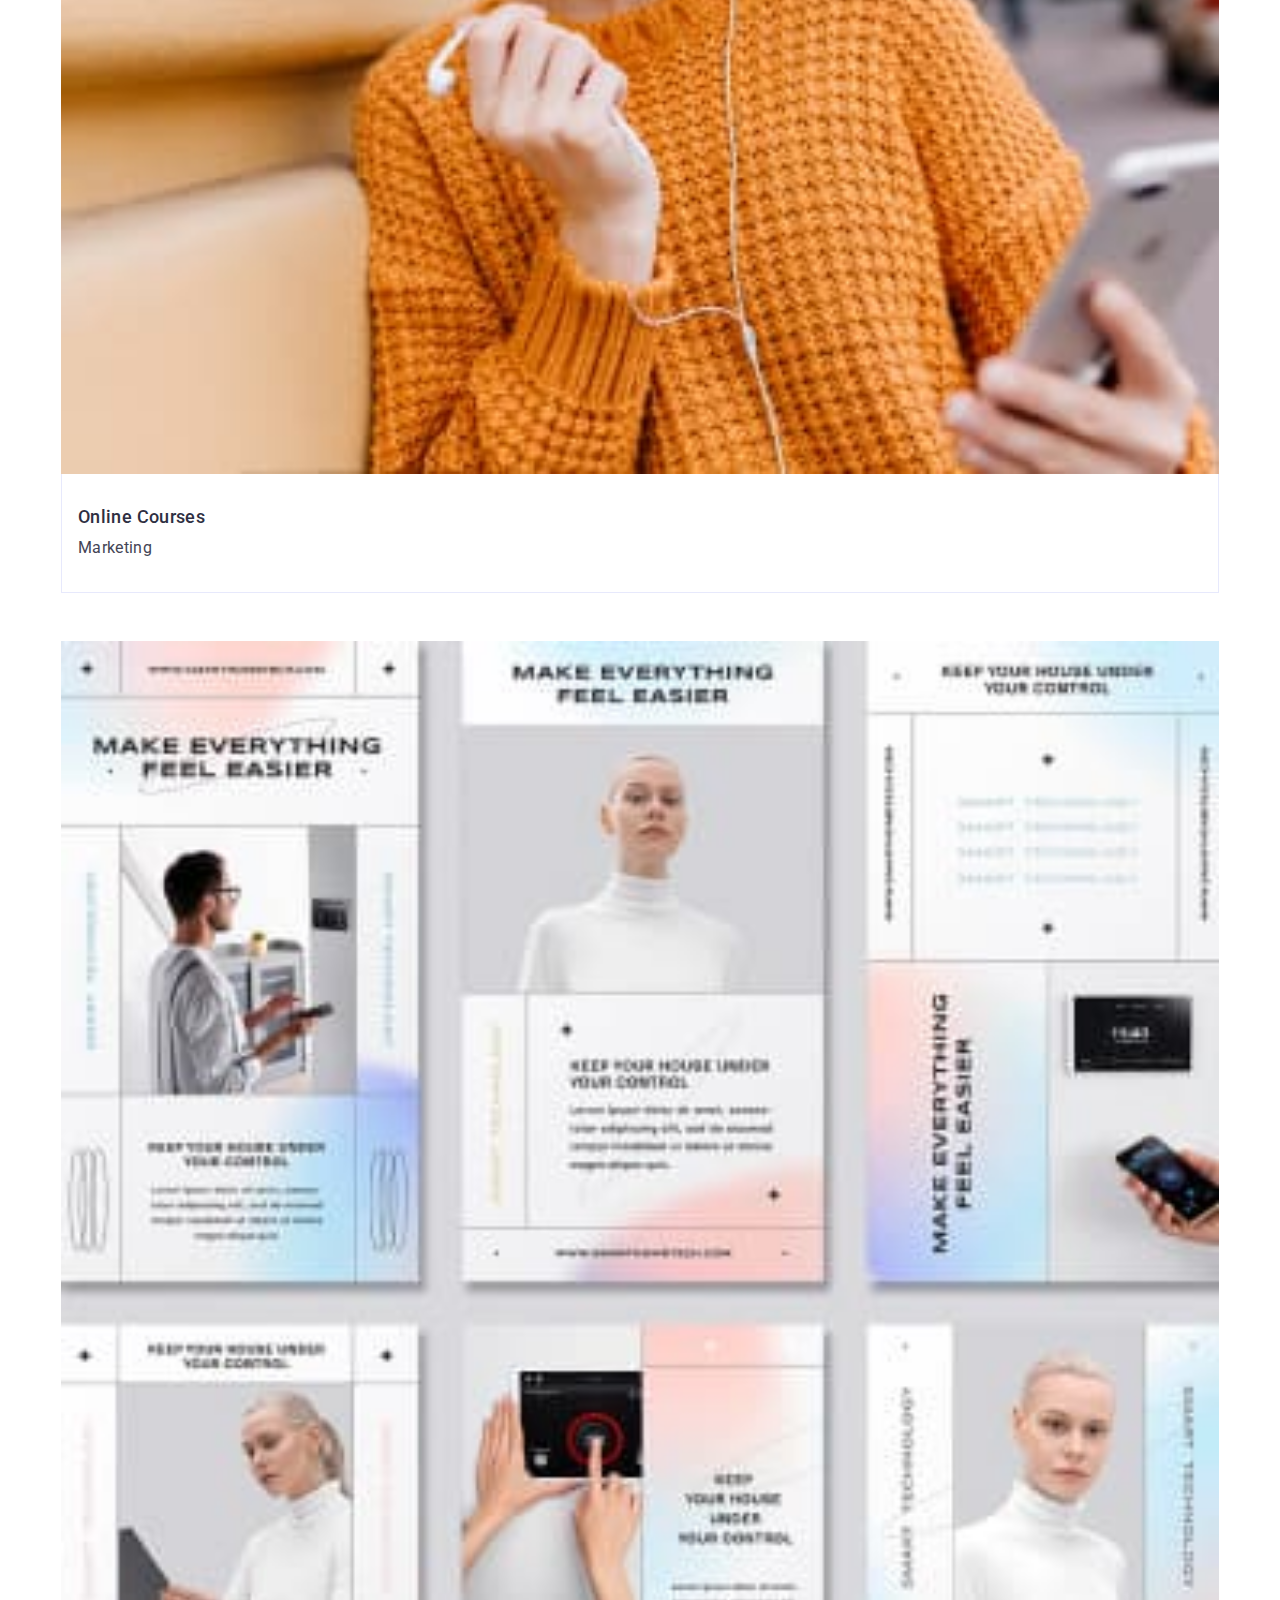
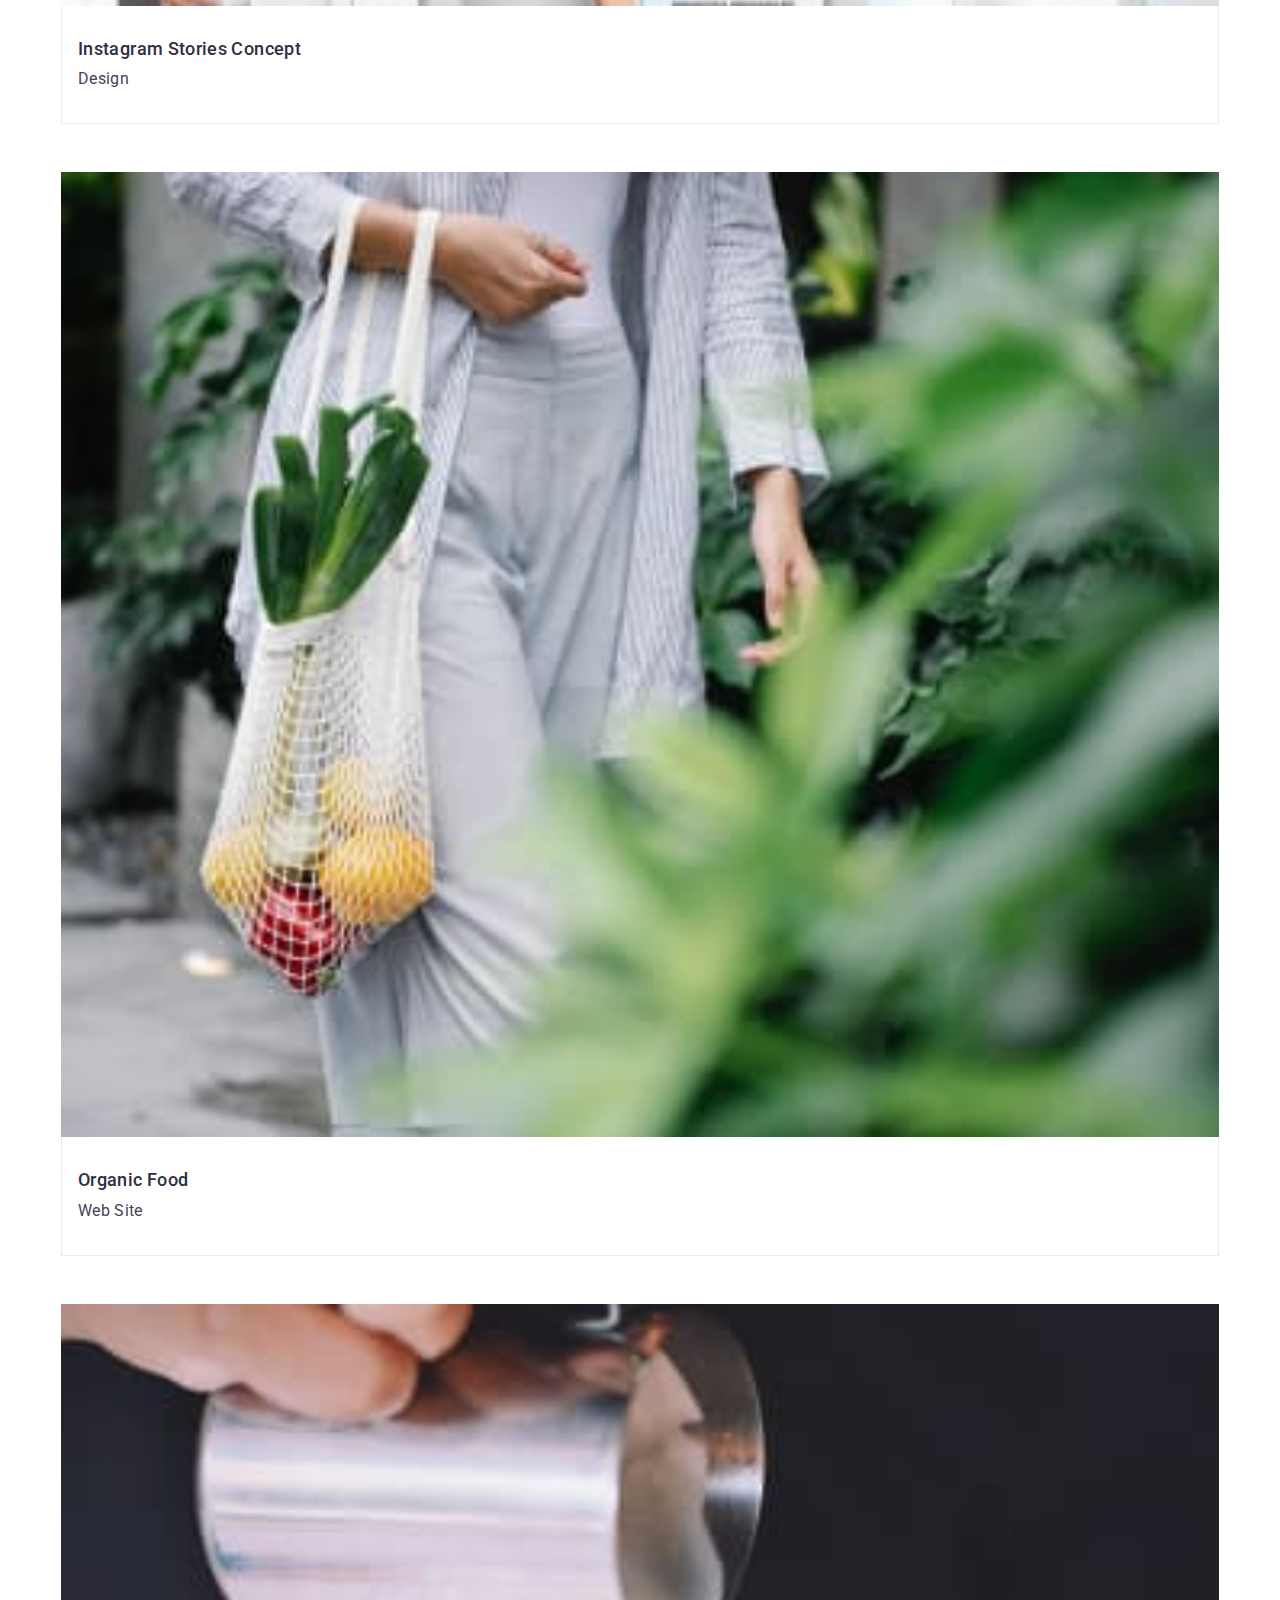
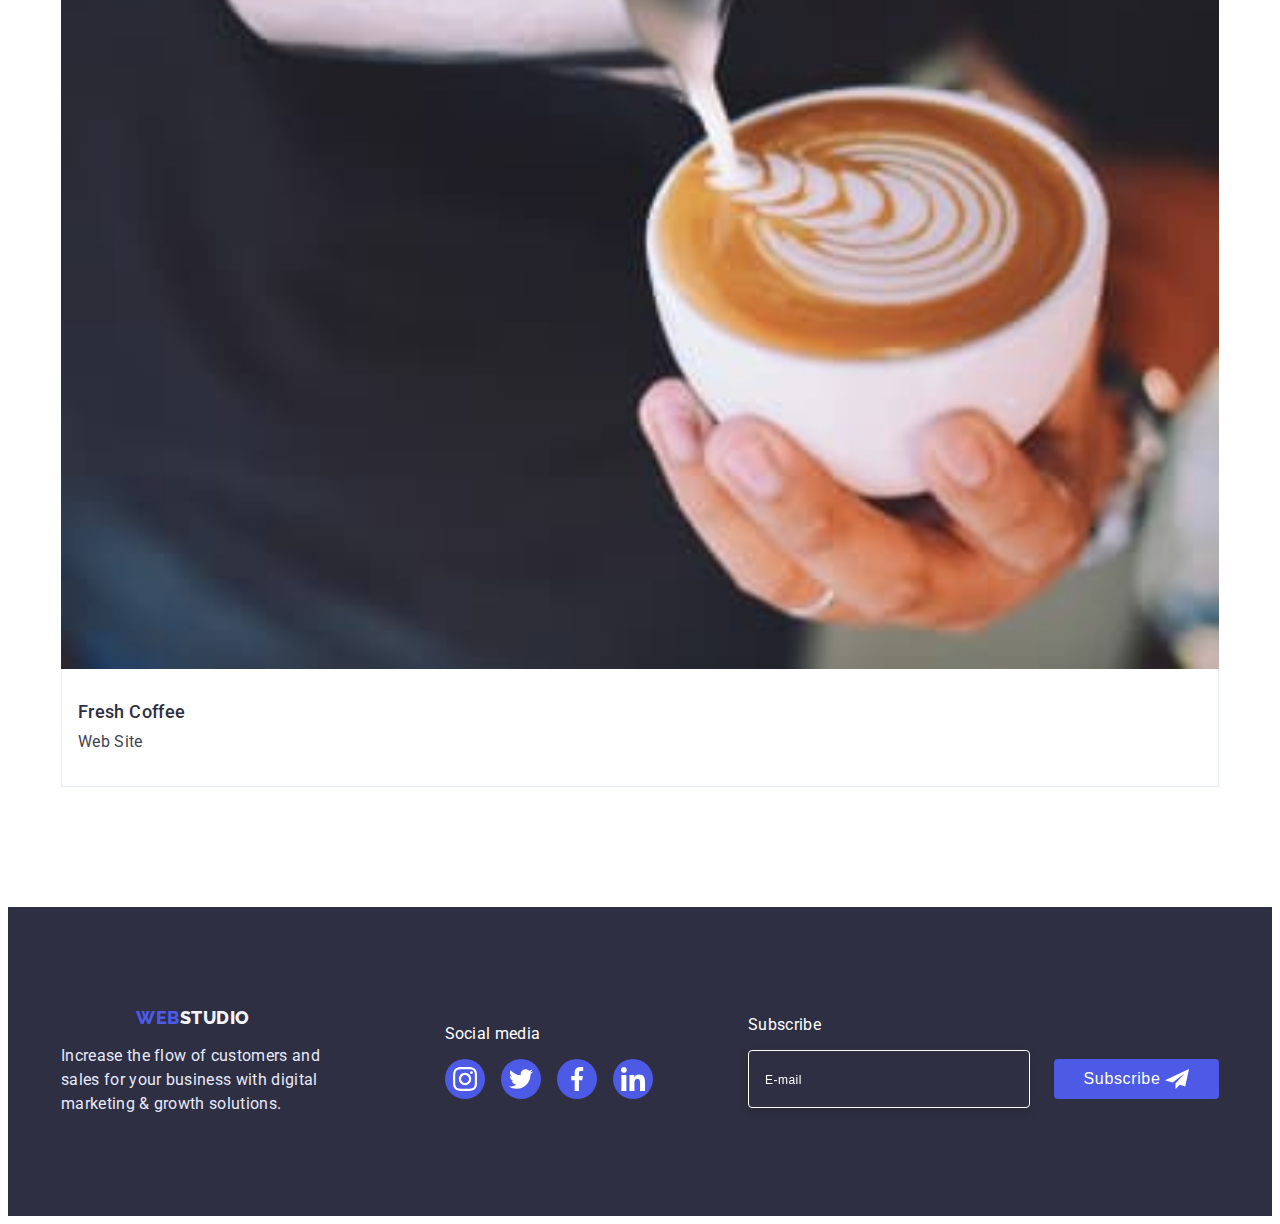
==== commit 1f1cf7c5: "верстка" ====
--- a/portfolio.html
+++ b/portfolio.html
@@ -25,17 +25,24 @@
     <header class="header">
       <div class="container header-container">
         <nav class="header-navigation">
-          <a href="./index.html" class="logo link"
-            >Web<span class="logo-studio">Studio</span></a
-          >
+          <div class="header-wrap">
+            <a href="./index.html" class="logo link"
+              >Web<span class="logo-studio">Studio</span></a
+            >
+            <button type="button" class="menu-open-button" data-menu-open>
+              <svg width="32" height="22" class="menu-icon">
+                <use href="./images/icons.svg#icon-menu-converted"></use>
+              </svg>
+            </button>
+          </div>
           <ul class="header-list list">
             <li class="header-item">
-              <a class="header-link link box" href="./index.html">Studio</a>
+              <a class="header-link link bottom-line box" href="./index.html"
+                >Studio</a
+              >
             </li>
             <li class="header-item">
-              <a
-                class="header-link link bottom-line box"
-                href="./portfolio.html"
+              <a class="header-link link box" href="./portfolio.html"
                 >Portfolio</a
               >
             </li>
@@ -58,6 +65,71 @@
             </li>
           </ul>
         </address>
+      </div>
+      <div class="mob-menu is-hidden" data-menu>
+        <button type="button" class="mob-close-btn" data-menu-close>
+          <svg width="8" height="8" class="menu-close-icon">
+            <use href="./images/icons.svg#icon-close"></use>
+          </svg>
+        </button>
+        <ul class="mob-list list">
+          <li class="mob-item">
+            <a href="./index.html" class="mob-link link">Studio</a>
+          </li>
+          <li class="mob-item">
+            <a href="./portfolio.html" class="mob-link link">Portfolio</a>
+          </li>
+          <li class="mob-item">
+            <a href="" class="mob-link link">Contacts</a>
+          </li>
+        </ul>
+
+        <div class="">
+          <address class="mob-address">
+            <ul class="mob-address-list list">
+              <li class="mob-address-item">
+                <a href="tel:+110001111111" class="mob-link-tel link"
+                  >+11 (000) 111-11-11</a
+                >
+              </li>
+              <li class="mob-address-item">
+                <a href="mailto:info@devstudio.com" class="mob-link-email link"
+                  >info@devstudio.com</a
+                >
+              </li>
+            </ul>
+          </address>
+          <ul class="mob-icon-list list">
+            <li class="mob-social-iteam">
+              <a href="" class="mob-social-link link box"
+                ><svg width="24" height="24" class="mob-social-icon">
+                  <use href="./images/icons.svg#icon-instagram"></use>
+                </svg>
+              </a>
+            </li>
+            <li class="mob-social-iteam">
+              <a href="" class="mob-social-link link box">
+                <svg width="24" height="24" class="mob-social-icon">
+                  <use href="./images/icons.svg#icon-twitter"></use>
+                </svg>
+              </a>
+            </li>
+            <li class="mob-social-iteam">
+              <a href="" class="mob-social-link link box"
+                ><svg width="24" height="24" class="mob-social-icon">
+                  <use href="./images/icons.svg#icon-facebook"></use>
+                </svg>
+              </a>
+            </li>
+            <li class="mob-social-iteam">
+              <a href="" class="mob-social-link link box"
+                ><svg width="24" height="24" class="mob-social-icon">
+                  <use href="./images/icons.svg#icon-linkedin"></use>
+                </svg>
+              </a>
+            </li>
+          </ul>
+        </div>
       </div>
     </header>
     <main>
@@ -285,9 +357,9 @@
       </section>
     </main>
     <!-- футер -->
-    <footer class="footer">
+    <footer class="section footer">
       <div class="container">
-        <div>
+        <div class="footer-wrap-mob">
           <a href="./index.html" class="logo-footer link"
             >Web<span class="logo-footer-studio">Studio</span></a
           >
@@ -300,29 +372,29 @@
           <p class="footer-text-icon">Social media</p>
           <ul class="footer-social-list list">
             <li class="footer-social-iteam">
-              <a href="" class="footer-social-link link"
-                ><svg width="24px" height="24px" class="footer-social-icon">
+              <a href="" class="footer-social-link link box"
+                ><svg width="24" height="24" class="footer-social-icon">
                   <use href="./images/icons.svg#icon-instagram"></use>
                 </svg>
               </a>
             </li>
             <li class="footer-social-iteam">
-              <a href="" class="footer-social-link link">
-                <svg width="24px" height="24px" class="footer-social-icon">
+              <a href="" class="footer-social-link link box">
+                <svg width="24" height="24" class="footer-social-icon">
                   <use href="./images/icons.svg#icon-twitter"></use>
                 </svg>
               </a>
             </li>
             <li class="footer-social-iteam">
-              <a href="" class="footer-social-link link"
-                ><svg width="24px" height="24px" class="footer-social-icon">
+              <a href="" class="footer-social-link link box"
+                ><svg width="24" height="24" class="footer-social-icon">
                   <use href="./images/icons.svg#icon-facebook"></use>
                 </svg>
               </a>
             </li>
             <li class="footer-social-iteam">
-              <a href="" class="footer-social-link link"
-                ><svg width="24px" height="24px" class="footer-social-icon">
+              <a href="" class="footer-social-link link box"
+                ><svg width="24" height="24" class="footer-social-icon">
                   <use href="./images/icons.svg#icon-linkedin"></use>
                 </svg>
               </a>
@@ -352,5 +424,6 @@
         </div>
       </div>
     </footer>
+    <script src="./js/mobile-menu.js" type="module"></script>
   </body>
 </html>
--- a/css/styles.css
+++ b/css/styles.css
@@ -34,14 +34,16 @@
 }
 img {
   display: block;
+  height: auto;
   max-width: 100%;
+  /* width: 100%; */
 }
 button {
   cursor: pointer;
 }
 .container {
   /* outline: 2px solid tomato; */
-  width: 1158px;
+  width: 100%;
   margin: 0 auto;
   padding-left: 15px;
   padding-right: 15px;
@@ -79,6 +81,10 @@
   clip: rect(0 0 0 0);
   overflow: hidden;
 }
+.is-hidden {
+  opacity: 0;
+  pointer-events: none;
+}
 .box {
   /* transition-property: transition-duration, transition-timing-function; */
   transition-duration: 250ms;
@@ -87,19 +93,30 @@
 /*======================================header=============================*/
 
 .header {
+  max-width: 100%;
+  margin-left: auto;
+  margin-right: auto;
   padding-top: 24px;
   padding-bottom: 24px;
   border-bottom: 1px solid #e7e9fc;
 }
-
-.header-container {
-  display: flex;
-}
-
-.header-navigation {
-  display: flex;
-  align-items: center;
-  margin-right: auto;
+.header-list {
+  display: none;
+}
+.address {
+  display: none;
+}
+.header-wrap {
+  display: flex;
+  justify-content: center;
+  align-items: center;
+}
+.menu-open-button {
+  display: block;
+  border: none;
+  background-color: transparent;
+}
+.menu-icon {
 }
 
 .logo {
@@ -111,67 +128,112 @@
   letter-spacing: 0.03em;
   text-decoration: none;
   text-transform: uppercase;
-  margin-right: 76px;
+  margin-right: auto;
+  /* margin-right: 76px; */
 }
 .logo-studio {
   color: var(--title-text-color);
 }
-.header-list {
+/* mob-menu */
+.mob-menu {
+  display: flex;
+  flex-direction: column;
+  justify-content: space-between;
+  position: fixed;
+  top: 0;
+  z-index: 2;
+  width: 100vw;
+  height: 100vh;
+  padding: 80px 0 40px 40px;
+  background-color: #ffffff;
+}
+.mob-close-btn {
+  display: flex;
+  justify-content: center;
+  align-items: center;
+  background-color: transparent;
+  border: none;
+  position: absolute;
+  top: 32px;
+  right: 32px;
+  width: 24px;
+  height: 24px;
+  border-radius: 50%;
+  background-color: #ffffff;
+  box-shadow: 0px 1px 3px rgba(0, 0, 0, 0.12), 0px 1px 1px rgba(0, 0, 0, 0.14),
+    0px 2px 1px rgba(0, 0, 0, 0.2);
+  border: 1px solid rgba(0, 0, 0, 0.1);
+}
+.mob-list {
+  display: flex;
+  flex-direction: column;
+  gap: 40px;
+  margin-bottom: 50px;
+}
+.mob-item {
+}
+.mob-link {
+  font-weight: 700;
+  font-size: 30px;
+  line-height: 1.11;
+  letter-spacing: 0.02em;
+  color: var(--title-text-color);
+}
+
+.mob-link:focus {
+  color: var(--hover-focus-color);
+}
+.mob-address {
+}
+.mob-address-list {
+}
+.mob-address-item {
+}
+.mob-link-tel {
+  display: block;
+  font-weight: 700;
+  font-size: 28px;
+  line-height: 1.07;
+  font-style: normal;
+  letter-spacing: 0.02em;
+  text-transform: capitalize;
+  color: var(--focus-text-color);
+  margin-bottom: 40px;
+}
+.mob-link-email {
+  display: block;
   font-weight: 500;
-  font-size: 16px;
-  line-height: 1.5;
+  font-size: 20px;
+  line-height: 1.2;
+
   letter-spacing: 0.02em;
-
-  display: flex;
-  gap: 40px;
-}
-
-.header-item {
-  /* position: relative; */
-}
-
-.header-link {
-  color: var(--title-text-color);
-  display: block;
-}
-.bottom-line {
-  position: relative;
-  color: var(--hover-focus-color);
-}
-.bottom-line::after {
-  position: absolute;
-  content: "";
-  width: 100%;
-  height: 4px;
-  bottom: -25px;
-  background: #404bbf;
-  border-radius: 2px;
-  display: block;
-}
-.header-link:hover,
-.header-link:focus {
-  color: var(--hover-focus-color);
-}
-.address {
+  color: var(--primary-text-color);
   font-style: normal;
-}
-
-.address-list {
-  display: flex;
-  gap: 40px;
-}
-.address-item {
-}
-.address-link {
-  color: var(--primary-text-color);
-  font-size: 16px;
-  line-height: 1.5;
-  letter-spacing: 0.02em;
-}
-.address-link:hover,
-.address-link:focus {
-  color: var(--hover-focus-color);
-}
+  margin-bottom: 48px;
+}
+.mob-icon-list {
+  display: flex;
+  align-items: center;
+  gap: 36px;
+}
+.mob-social-iteam {
+  width: 40px;
+  height: 40px;
+}
+.mob-social-link {
+  display: flex;
+  align-items: center;
+  justify-content: center;
+  width: 100%;
+  height: 100%;
+  border-radius: 50%;
+  background-color: var(--focus-text-color);
+  fill: white;
+}
+
+.mob-social-icon {
+}
+
 /* ===========herro============= */
 .hero {
   background-color: var(--title-text-color);
@@ -183,10 +245,10 @@
   background-repeat: no-repeat;
   background-size: cover;
   background-position: center;
-  padding-top: 188px;
-  padding-bottom: 188px;
+  padding-top: 112px;
+  padding-bottom: 112px;
   text-align: center;
-  max-width: 1440px;
+  width: 100%;
   margin-left: auto;
   margin-right: auto;
 }
@@ -194,14 +256,17 @@
 }
 .hero-title {
   color: var(--primary-bg-color);
-  font-size: 56px;
-  line-height: 1.07;
+
+  font-size: 30px;
+  line-height: 1.11;
+
   letter-spacing: 0.02em;
 
-  max-width: 497px;
+  max-width: 320px;
   text-align: center;
   margin: 0 auto;
-  margin-bottom: 48px;
+
+  margin-bottom: 72px;
 }
 .hero-button {
   color: var(--primary-bg-color);
@@ -226,8 +291,8 @@
 }
 /* =====================advantages========== */
 .advantages {
-  padding-top: 120px;
-  padding-bottom: 120px;
+  padding-top: 96px;
+  padding-bottom: 96px;
 }
 .advantages-title {
 }
@@ -235,55 +300,39 @@
 }
 .advantages-list {
   display: flex;
-  gap: 24px;
+  flex-wrap: wrap;
+  gap: 72px;
 }
 
 .advantages-item {
-  width: calc((100% - 72px) / 4);
+  width: 100%;
 }
 .abvantages-wrapper {
-  display: flex;
-  justify-content: center;
-  align-items: center;
-  background-color: #f4f4fd;
-  width: 264px;
-  height: 112px;
-  /* padding-top: 24px;
-  padding-bottom: 24px; */
-  margin-bottom: 8px;
+  display: none;
 }
 .adventages-icon {
 }
 .advantages-list-title {
+  font-size: 36px;
+  line-height: 1.11;
+  text-align: center;
+  letter-spacing: 0.02em;
 }
 .advantages-text {
 }
 /* ==============================examples=============== */
 .examples {
-  padding-bottom: 120px;
-}
-.examples-title {
-  color: var(--title-text-color);
-  font-size: 36px;
-  line-height: 1.11;
-  letter-spacing: 0.02em;
-  text-align: center;
-  text-transform: capitalize;
-  margin-bottom: 72px;
-}
-.examples-list {
-  display: flex;
-  gap: 24px;
-}
-.examples-item {
-  width: calc((100% - 48px) / 3);
-}
+  display: none;
+}
+
 /* ====================team===================== */
 .team {
   background-color: var(--button-bg-cololr);
-  padding-top: 120px;
-  padding-bottom: 120px;
-  max-width: 1440px;
+
+  padding-top: 96px;
+  padding-bottom: 96px;
+  /* max-width: 1440px; */
+  width: 100%;
   margin-left: auto;
   margin-right: auto;
 }
@@ -300,11 +349,16 @@
 }
 .team-list {
   display: flex;
-  gap: 24px;
+  flex-wrap: wrap;
+  justify-content: center;
+  align-items: center;
+  gap: 72px;
 }
 .team-item {
   background-color: var(--primary-bg-color);
-  width: calc((100% - 72px) / 4);
+
+  /* width: 100%; */
+
   box-shadow: 0px 1px 6px rgba(46, 47, 66, 0.08),
     0px 1px 1px rgba(46, 47, 66, 0.16), 0px 2px 1px rgba(46, 47, 66, 0.08);
   border-radius: 0px 0px 4px 4px;
@@ -326,7 +380,7 @@
 .team-social-list {
   display: flex;
   justify-content: center;
-  gap: 24px;
+  gap: 15px;
 }
 .team-social-iteam {
   width: 40px;
@@ -352,8 +406,8 @@
 }
 /* ======================customers=============== */
 .customers {
-  padding-top: 120px;
-  padding-bottom: 124px;
+  padding-top: 96px;
+  padding-bottom: 96px;
 }
 .customers-title {
   color: var(--title-text-color);
@@ -366,19 +420,24 @@
 }
 .customers-list {
   display: flex;
-  justify-content: center;
-  align-items: center;
-  gap: 24px;
+  flex-wrap: wrap;
+  justify-content: center;
+  align-items: center;
+  gap: 72px 16px;
 }
 
 .customers-item {
   display: flex;
   justify-content: center;
   align-items: center;
-  width: 168px;
+
   height: 88px;
+  width: calc(100% / 2 - 16px);
 }
 .link-icon {
+  display: flex;
+  justify-content: center;
+  align-items: center;
   width: 100%;
   height: 100%;
   padding: 16px 32px;
@@ -387,6 +446,7 @@
   border-radius: 4px;
   border-color: var(--icon-color);
 }
+
 .link-icon:hover,
 .link-icon:focus {
   border-color: var(--hover-focus-color);
@@ -398,7 +458,7 @@
 
 /* ======================portfolio=============== */
 .portfolio {
-  padding-top: 96px;
+  padding-top: 48px;
   padding-bottom: 120px;
 }
 .portfolio-primary-title {
@@ -407,7 +467,8 @@
 .portfolio-list {
   margin-bottom: 72px;
   display: flex;
-  justify-content: center;
+  justify-content: start;
+  flex-wrap: wrap;
   gap: 24px;
 }
 .portfolio-item {
@@ -437,10 +498,18 @@
 .work-list {
   display: flex;
   flex-wrap: wrap;
-  gap: 48px 24px;
+  /* gap: 48px 24px; */
+  gap: 48px;
 }
 .work-item {
-  width: calc((100% - 48px) / 3);
+  /* width: calc((100% - 48px) / 3); */
+  width: 100%;
+}
+.work-title {
+  font-size: 18px;
+}
+.work-link img {
+  width: 100%;
 }
 .overlay {
   position: relative;
@@ -486,13 +555,24 @@
 /* ===========footer=============== */
 .footer {
   background-color: var(--title-text-color);
-  padding-bottom: 100px;
+  /* padding-bottom: 100px;
   padding-top: 100px;
-  max-width: 1440px;
+  max-width: 1440px; */
+  padding-top: 96px;
+  padding-bottom: 96px;
+  width: 100%;
   margin-left: auto;
   margin-right: auto;
 }
+.footer-wrap-mob {
+  max-width: 268px;
+
+  margin-left: auto;
+  margin-right: auto;
+  margin-bottom: 72px;
+}
 .logo-footer {
+  display: block;
   color: var(--focus-text-color);
   font-family: "Raleway", sans-serif;
   font-weight: 800;
@@ -501,6 +581,7 @@
   letter-spacing: 0.03em;
   text-decoration: none;
   text-transform: uppercase;
+  text-align: center;
 }
 
 .logo-footer-studio {
@@ -512,14 +593,18 @@
   max-width: 264px;
 }
 .footer .container {
-  display: flex;
 }
 .footer-container {
-  margin-left: 120px;
+  /* margin-left: 120px; */
+  max-width: 208px;
+  margin-left: auto;
+  margin-right: auto;
+  margin-bottom: 72px;
 }
 .footer-text-icon {
   margin-bottom: 16px;
   color: rgba(255, 255, 255, 1);
+  text-align: center;
 }
 .footer-social-list {
   display: flex;
@@ -546,18 +631,13 @@
   background-color: var(--focus-icon-footer-color);
 }
 .form-wrap {
-  margin-left: 80px;
 }
 .footer-form {
-  display: flex;
-
-  /* justify-content: center;
-  align-items: center; */
 }
 
 .footer-intup {
   padding: 8px 0 8px 16px;
-  min-width: 264px;
+  width: 100%;
   height: 40px;
 
   border: 1px solid #ffffff;
@@ -576,7 +656,9 @@
   display: flex;
   justify-content: center;
   align-items: center;
-  margin-left: 24px;
+  margin-top: 16px;
+  margin-left: auto;
+  margin-right: auto;
   min-width: 165px;
   height: 40px;
   font-weight: 500;
@@ -618,10 +700,10 @@
 }
 .modal {
   position: absolute;
-
-  width: 408px;
+  width: 310px;
   height: 586px;
-  padding: 72px 24px 24px 24px;
+  padding: 52px 20px 20px 20px;
+
   top: 50%;
   left: 50%;
   transform: translate(-50%, -50%) scale(1) rotate(0);
@@ -659,11 +741,10 @@
   fill: #2e2f42;
 }
 .modal-title {
-  /* padding-top: 72px; */
   margin-bottom: 16px;
   font-weight: 500;
-  font-size: 16px;
-  line-height: 1.5;
+  font-size: 12px;
+  line-height: 1.4;
   text-align: center;
   letter-spacing: 0.02em;
   color: var(--title-text-color);
@@ -692,7 +773,7 @@
   fill: var(--focus-text-color);
 }
 .modal-input::placeholder {
-  font-size: 12px;
+  font-size: 10px;
   line-height: 1.17;
   padding-left: 16px;
   letter-spacing: 0.04em;
@@ -752,7 +833,7 @@
   justify-content: center;
   align-items: center;
   margin-bottom: 24px;
-  font-size: 12px;
+  font-size: 9px;
   line-height: 1.17;
   letter-spacing: 0.04em;
   color: #8e8f99;
@@ -760,7 +841,8 @@
 
 .privacy-link {
   margin-left: 2px;
-  font-size: 12px;
+
+  font-size: 10px;
   line-height: 1.17;
   letter-spacing: 0.04em;
   color: var(--focus-text-color);
@@ -804,3 +886,356 @@
 .modal-button:focus {
   background-color: #404bbf;
 }
+@media screen and (min-width: 428px) {
+  .container {
+    width: 428px;
+  }
+  /* header */
+  .mob-link {
+    font-size: 36px;
+  }
+  .mob-link-tel {
+    font-size: 36px;
+    line-height: 1.11;
+  }
+  .mob-link-email {
+  }
+  .mob-icon-list {
+    gap: 56px;
+  }
+
+  /* customers====================== */
+  .customers-icon {
+    width: 110px;
+    height: 56px;
+  }
+  .link-icon {
+    max-width: 185px;
+  }
+  /* hero */
+  .hero-title {
+    font-size: 36px;
+  }
+  /* footer */
+  .footer-intup {
+    width: 398px;
+    display: block;
+    margin-left: auto;
+    margin-right: auto;
+  }
+  .modal {
+    width: 392px;
+    padding: 72px 24px 24px 24px;
+  }
+  .modal-title {
+    font-size: 16px;
+    line-height: 1.5;
+  }
+  .modal-input::placeholder {
+    font-size: 12px;
+  }
+  .label-choice {
+    font-size: 12px;
+  }
+  .privacy-link {
+    font-size: 12px;
+  }
+}
+/* Tablet */
+@media screen and (min-width: 768px) {
+  .container {
+    width: 582px;
+  }
+  /* header */
+  .header {
+    padding-top: 16px;
+    padding-bottom: 16px;
+  }
+  .header-container {
+    width: 766px;
+  }
+
+  .menu-open-button {
+    display: none;
+  }
+  .header-container {
+    display: flex;
+  }
+  .header-navigation {
+    display: flex;
+    align-items: center;
+    margin-right: auto;
+  }
+  .header-list {
+    font-weight: 500;
+    font-size: 16px;
+    line-height: 1.5;
+    letter-spacing: 0.02em;
+    margin-left: auto;
+
+    display: flex;
+    gap: 40px;
+  }
+  .header-item {
+    /* position: relative; */
+  }
+  .header-link {
+    color: var(--title-text-color);
+    display: block;
+  }
+  .bottom-line {
+    position: relative;
+    color: var(--hover-focus-color);
+  }
+  .bottom-line::after {
+    position: absolute;
+    content: "";
+    width: 100%;
+    height: 4px;
+    bottom: -29px;
+    background: #404bbf;
+    border-radius: 2px;
+    display: block;
+  }
+  .header-link:hover,
+  .header-link:focus {
+    color: var(--hover-focus-color);
+  }
+  .logo {
+    display: block;
+    margin-right: 100px;
+  }
+  .address {
+    display: block;
+    font-style: normal;
+  }
+
+  .address-item {
+  }
+  .address-link {
+    font-size: 16px;
+    line-height: 1.5;
+    letter-spacing: 0.02em;
+    color: var(--primary-text-color);
+  }
+  .address-link:hover,
+  .address-link:focus {
+    color: var(--hover-focus-color);
+  }
+  /* hero */
+  .hero-title {
+    font-size: 56px;
+    line-height: 60px;
+    margin-bottom: 36px;
+    max-width: 496px;
+  }
+
+  /* advantages */
+  .advantages-container {
+    width: 736px;
+  }
+  .advantages-list {
+    display: flex;
+    flex-wrap: wrap;
+    gap: 72px 15px;
+  }
+  .advantages-item {
+    width: calc((100% - 24px) / 2);
+    /* max-width: 330px; */
+  }
+  .advantages-list-title {
+    text-align: left;
+  }
+  /* team */
+
+  .team-list {
+    gap: 64px 24px;
+  }
+  .team-item {
+    width: calc((100% - 24px) / 2);
+  }
+  .team-img {
+    width: 100%;
+  }
+  /* customers */
+  .customers-list {
+    gap: 72px 24px;
+  }
+  .customers-item {
+    width: 168px;
+    /* width: calc(100% / 3 - 48px); */
+  }
+  /* footer */
+
+  .footer .container {
+    display: flex;
+    flex-wrap: wrap;
+  }
+  .footer-wrap-mob {
+    margin-left: 0;
+    margin-right: 24px;
+  }
+  .footer-container {
+    margin-left: 0;
+    margin-right: 0;
+  }
+  .footer-text-icon {
+    text-align: start;
+  }
+  .footer-form {
+    display: flex;
+    justify-content: center;
+    align-items: center;
+  }
+  .footer-intup {
+    width: 264px;
+  }
+  .footer-button {
+    margin-top: 0;
+    margin-left: 24px;
+  }
+  .modal {
+    width: 408px;
+  }
+}
+/* Desktop------------------------------------- */
+@media screen and (min-width: 1158px) {
+  .section {
+    max-width: 1440px;
+    margin-left: auto;
+    margin-right: auto;
+  }
+
+  .container {
+    width: 1158px;
+    margin-left: auto;
+    margin-right: auto;
+  }
+  /* header */
+  .header {
+    max-width: 1440px;
+    padding-top: 24px;
+    padding-bottom: 24px;
+  }
+  .header-container {
+  }
+  .address-list {
+    display: flex;
+    gap: 40px;
+  }
+  .bottom-line::after {
+    bottom: -25px;
+  }
+  /* hero */
+  .hero {
+    max-width: 1440px;
+    padding-top: 188px;
+    padding-bottom: 188px;
+  }
+  .hero-title {
+    margin-bottom: 48px;
+  }
+  /* abvantages */
+  .advantages {
+    /* width: 1440px; */
+    padding-top: 120px;
+    padding-bottom: 120px;
+  }
+  .advantages-list {
+    justify-content: center;
+    align-items: center;
+    flex-wrap: nowrap;
+    gap: 24px;
+  }
+  .advantages-item {
+    width: calc((100% - 72px) / 4);
+  }
+  .abvantages-wrapper {
+    display: flex;
+    justify-content: center;
+    align-items: center;
+    background-color: #f4f4fd;
+    min-width: 264px;
+    height: 112px;
+    margin-bottom: 8px;
+  }
+  .advantages-list-title {
+    font-weight: 500;
+    font-size: 20px;
+    line-height: 1.2;
+
+    letter-spacing: 0.02em;
+  }
+  /* examples */
+  .examples {
+    /* max-width: 1440px; */
+    display: block;
+
+    padding-bottom: 120px;
+  }
+  .examples-title {
+    color: var(--title-text-color);
+    font-size: 24px;
+    line-height: 1.11;
+    letter-spacing: 0.02em;
+    text-align: center;
+    text-transform: capitalize;
+    margin-bottom: 72px;
+  }
+  .examples-list {
+    display: flex;
+    justify-content: center;
+    align-items: center;
+    gap: 24px;
+  }
+  .examples-item {
+    display: block;
+    width: calc((100% - 48px) / 3);
+  }
+  /* team */
+  .team {
+    /* max-width: 1440px; */
+    padding-top: 120px;
+    padding-bottom: 120px;
+  }
+  .team-list {
+    flex-wrap: nowrap;
+    gap: 24px;
+  }
+  .team-item {
+    width: calc((100% - 72px) / 4);
+  }
+  .team-img {
+    width: 100%;
+  }
+  /* .customers */
+  .customers {
+    /* max-width: 1440px; */
+    padding-top: 120px;
+    padding-bottom: 120px;
+  }
+  .customers-list {
+    flex-wrap: nowrap;
+    gap: 24px;
+  }
+  .customers-item {
+    width: 190px;
+  }
+  /*  footer 
+   */
+  .footer {
+    padding-top: 100px;
+    padding-bottom: 100px;
+  }
+  .footer .container {
+    flex-wrap: nowrap;
+    justify-content: space-between;
+    align-items: center;
+  }
+  .footer-wrap-mob {
+    margin-bottom: 0;
+  }
+  .footer-container {
+    margin-bottom: 0;
+  }
+}
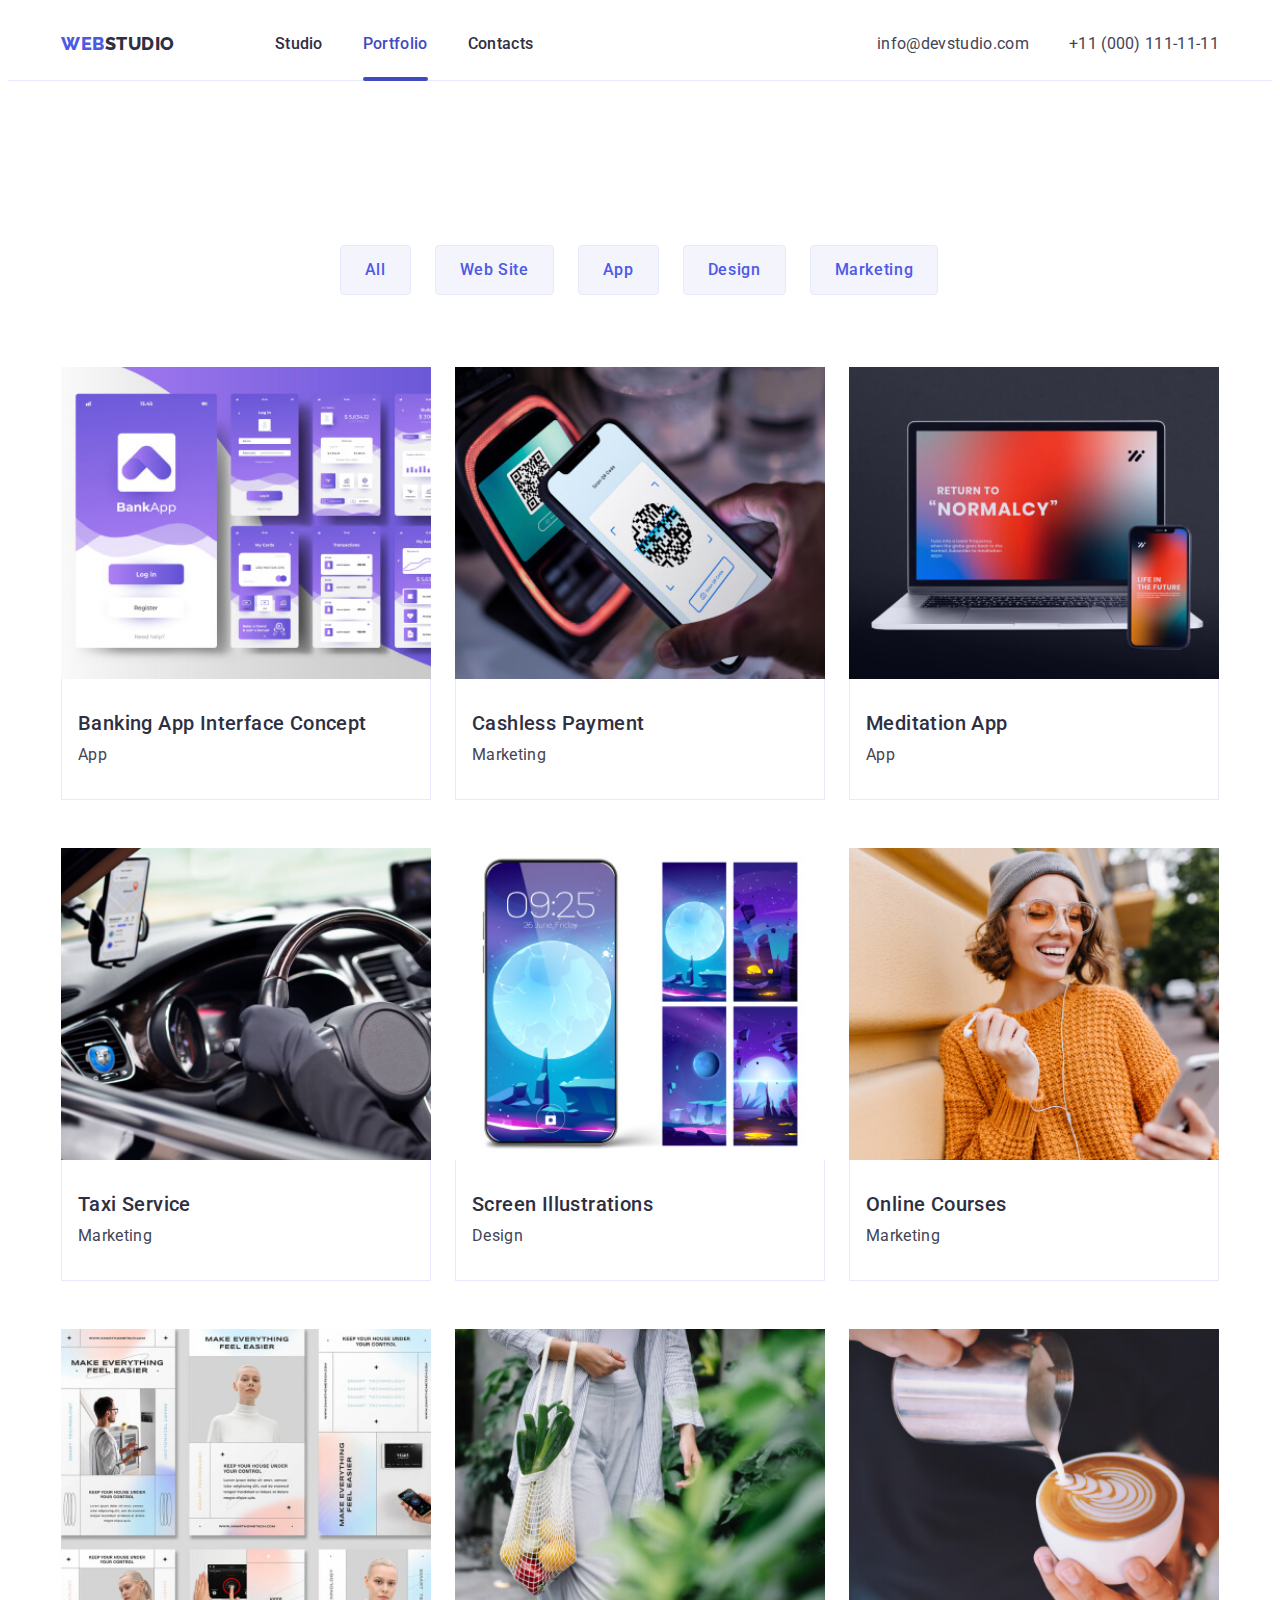
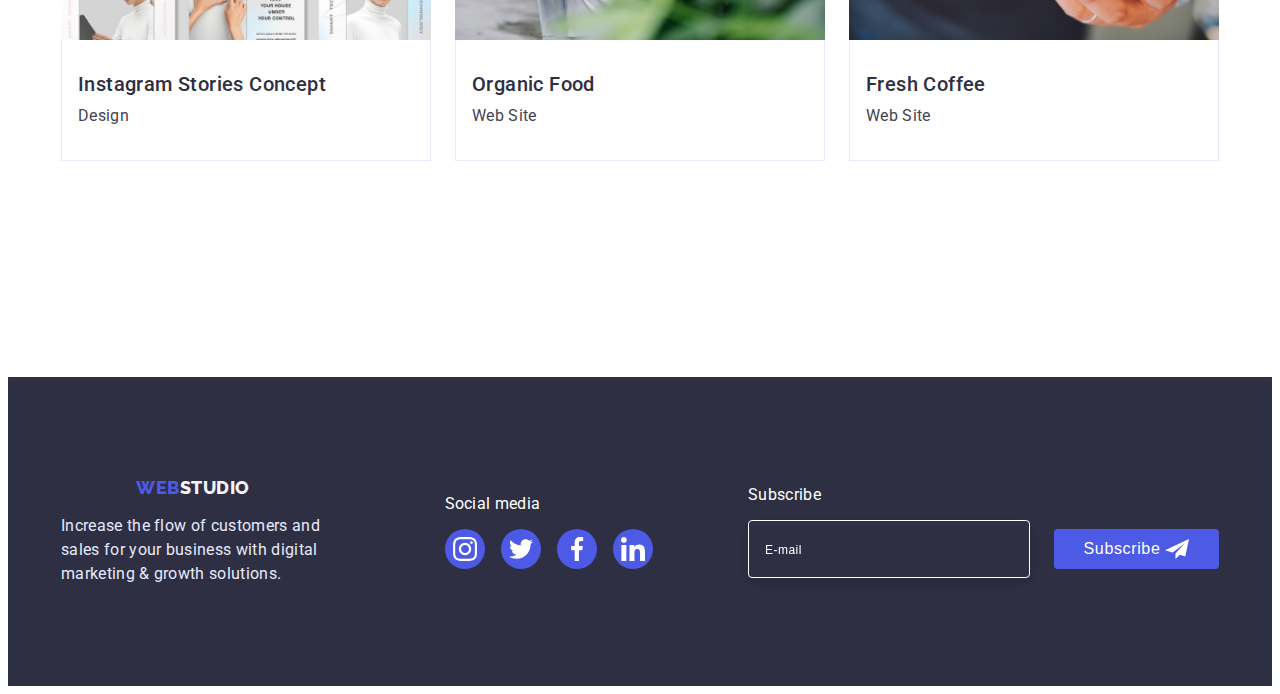
==== commit 4a3f6495: "Верстка" ====
--- a/portfolio.html
+++ b/portfolio.html
@@ -37,12 +37,12 @@
           </div>
           <ul class="header-list list">
             <li class="header-item">
-              <a class="header-link link bottom-line box" href="./index.html"
-                >Studio</a
-              >
+              <a class="header-link link box" href="./index.html">Studio</a>
             </li>
             <li class="header-item">
-              <a class="header-link link box" href="./portfolio.html"
+              <a
+                class="header-link link bottom-line box"
+                href="./portfolio.html"
                 >Portfolio</a
               >
             </li>
@@ -164,12 +164,36 @@
             <li class="work-item">
               <a href="" class="work-link link">
                 <div class="overlay">
-                  <img
-                    width="360"
-                    height="300"
-                    src="./images/img-p1.jpg"
-                    alt="bank app"
-                  />
+                  <picture>
+                    <source
+                      srcset="
+                        ./images/img-mob-p1.jpg    1x,
+                        ./images/img-mob-p1-2x.jpg 2x
+                      "
+                      media="(max-width: 767px)"
+                    />
+                    <source
+                      srcset="
+                        ./images/img-tab-p1.jpg    1x,
+                        ./images/img-tab-p1-2x.jpg 2x
+                      "
+                      media="(min-width: 768px)"
+                    />
+                    <source
+                      srcset="
+                        ./images/img-desk-p1.jpg    1x,
+                        ./images/img-desk-p1-2x.jpg 2x
+                      "
+                      media="(min-width: 1158px)"
+                    />
+                    <img
+                      width="360"
+                      height="300"
+                      src="./images/img-mob-p1.jpg"
+                      alt="bank app"
+                    />
+                  </picture>
+
                   <p class="overlay-text">
                     14 Stylish and User-Friendly App Design Concepts · Task
                     Manager App · Calorie Tracker App · Exotic Fruit Ecommerce
@@ -187,12 +211,35 @@
             <li class="work-item">
               <a href="" class="work-link link">
                 <div class="overlay">
-                  <img
-                    width="360"
-                    height="300"
-                    src="./images/img-p2.jpg"
-                    alt="phon"
-                  />
+                  <picture>
+                    <source
+                      srcset="
+                        ./images/img-mob-p2.jpg    1x,
+                        ./images/img-mob-p2-2x.jpg 2x
+                      "
+                      media="(max-width: 767px)"
+                    />
+                    <source
+                      srcset="
+                        ./images/img-tab-p2.jpg    1x,
+                        ./images/img-tab-p2-2x.jpg 2x
+                      "
+                      media="(min-width: 768px)"
+                    />
+                    <source
+                      srcset="
+                        ./images/img-desk-p2.jpg    1x,
+                        ./images/img-desk-p2-2x.jpg 2x
+                      "
+                      media="(min-width: 1158px)"
+                    />
+                    <img
+                      width="360"
+                      height="300"
+                      src="./images/img-mob-p2.jpg"
+                      alt="bank app"
+                    />
+                  </picture>
                   <p class="overlay-text">
                     14 Stylish and User-Friendly App Design Concepts · Task
                     Manager App · Calorie Tracker App · Exotic Fruit Ecommerce
@@ -208,12 +255,35 @@
             <li class="work-item">
               <a href="" class="work-link link">
                 <div class="overlay">
-                  <img
-                    width="360"
-                    height="300"
-                    src="./images/img-p3.jpg"
-                    alt="laptop"
-                  />
+                  <picture>
+                    <source
+                      srcset="
+                        ./images/img-mob-p3.jpg    1x,
+                        ./images/img-mob-p3-2x.jpg 2x
+                      "
+                      media="(max-width: 767px)"
+                    />
+                    <source
+                      srcset="
+                        ./images/img-tab-p3.jpg    1x,
+                        ./images/img-tab-p3-2x.jpg 2x
+                      "
+                      media="(min-width: 768px)"
+                    />
+                    <source
+                      srcset="
+                        ./images/img-desk-p3.jpg    1x,
+                        ./images/img-desk-p3-2x.jpg 2x
+                      "
+                      media="(min-width: 1158px)"
+                    />
+                    <img
+                      width="360"
+                      height="300"
+                      src="./images/img-mob-p3.jpg"
+                      alt="bank app"
+                    />
+                  </picture>
                   <p class="overlay-text">
                     14 Stylish and User-Friendly App Design Concepts · Task
                     Manager App · Calorie Tracker App · Exotic Fruit Ecommerce
@@ -229,12 +299,35 @@
             <li class="work-item">
               <a href="" class="work-link link">
                 <div class="overlay">
-                  <img
-                    width="360"
-                    height="300"
-                    src="./images/img-p4.jpg"
-                    alt="car"
-                  />
+                  <picture>
+                    <source
+                      srcset="
+                        ./images/img-mob-p4.jpg    1x,
+                        ./images/img-mob-p4-2x.jpg 2x
+                      "
+                      media="(max-width: 767px)"
+                    />
+                    <source
+                      srcset="
+                        ./images/img-tab-p4.jpg    1x,
+                        ./images/img-tab-p4-2x.jpg 2x
+                      "
+                      media="(min-width: 768px)"
+                    />
+                    <source
+                      srcset="
+                        ./images/img-desk-p4.jpg    1x,
+                        ./images/img-desk-p4-2x.jpg 2x
+                      "
+                      media="(min-width: 1158px)"
+                    />
+                    <img
+                      width="360"
+                      height="300"
+                      src="./images/img-mob-p4.jpg"
+                      alt="bank app"
+                    />
+                  </picture>
                   <p class="overlay-text">
                     14 Stylish and User-Friendly App Design Concepts · Task
                     Manager App · Calorie Tracker App · Exotic Fruit Ecommerce
@@ -250,12 +343,35 @@
             <li class="work-item">
               <a href="" class="work-link link">
                 <div class="overlay">
-                  <img
-                    width="360"
-                    height="300"
-                    src="./images/img-p5.jpg"
-                    alt="mobile phone"
-                  />
+                  <picture>
+                    <source
+                      srcset="
+                        ./images/img-mob-p5.jpg    1x,
+                        ./images/img-mob-p5-2x.jpg 2x
+                      "
+                      media="(max-width: 767px)"
+                    />
+                    <source
+                      srcset="
+                        ./images/img-tab-p5.jpg    1x,
+                        ./images/img-tab-p5-2x.jpg 2x
+                      "
+                      media="(min-width: 768px)"
+                    />
+                    <source
+                      srcset="
+                        ./images/img-desk-p5.jpg    1x,
+                        ./images/img-desk-p5-2x.jpg 2x
+                      "
+                      media="(min-width: 1158px)"
+                    />
+                    <img
+                      width="360"
+                      height="300"
+                      src="./images/img-mob-p5.jpg"
+                      alt="mobile phone"
+                    />
+                  </picture>
                   <p class="overlay-text">
                     14 Stylish and User-Friendly App Design Concepts · Task
                     Manager App · Calorie Tracker App · Exotic Fruit Ecommerce
@@ -271,12 +387,35 @@
             <li class="work-item">
               <a href="" class="work-link link">
                 <div class="overlay">
-                  <img
-                    width="360"
-                    height="300"
-                    src="./images/img-p6.jpg"
-                    alt="girl"
-                  />
+                  <picture>
+                    <source
+                      srcset="
+                        ./images/img-mob-p6.jpg    1x,
+                        ./images/img-mob-p6-2x.jpg 2x
+                      "
+                      media="(max-width: 767px)"
+                    />
+                    <source
+                      srcset="
+                        ./images/img-tab-p6.jpg    1x,
+                        ./images/img-tab-p6-2x.jpg 2x
+                      "
+                      media="(min-width: 768px)"
+                    />
+                    <source
+                      srcset="
+                        ./images/img-desk-p6.jpg    1x,
+                        ./images/img-desk-p6-2x.jpg 2x
+                      "
+                      media="(min-width: 1158px)"
+                    />
+                    <img
+                      width="360"
+                      height="300"
+                      src="./images/img-mob-p6.jpg"
+                      alt="girl"
+                    />
+                  </picture>
                   <p class="overlay-text">
                     14 Stylish and User-Friendly App Design Concepts · Task
                     Manager App · Calorie Tracker App · Exotic Fruit Ecommerce
@@ -292,12 +431,35 @@
             <li class="work-item">
               <a href="" class="work-link link">
                 <div class="overlay">
-                  <img
-                    width="360"
-                    height="300"
-                    src="./images/img-p7.jpg"
-                    alt="instagrame stories"
-                  />
+                  <picture>
+                    <source
+                      srcset="
+                        ./images/img-mob-p7.jpg    1x,
+                        ./images/img-mob-p7-2x.jpg 2x
+                      "
+                      media="(max-width: 767px)"
+                    />
+                    <source
+                      srcset="
+                        ./images/img-tab-p7.jpg    1x,
+                        ./images/img-tab-p7-2x.jpg 2x
+                      "
+                      media="(min-width: 768px)"
+                    />
+                    <source
+                      srcset="
+                        ./images/img-desk-p7.jpg    1x,
+                        ./images/img-desk-p7-2x.jpg 2x
+                      "
+                      media="(min-width: 1158px)"
+                    />
+                    <img
+                      width="360"
+                      height="300"
+                      src="./images/img-mob-p7.jpg"
+                      alt="instagrame stories"
+                    />
+                  </picture>
                   <p class="overlay-text">
                     14 Stylish and User-Friendly App Design Concepts · Task
                     Manager App · Calorie Tracker App · Exotic Fruit Ecommerce
@@ -313,12 +475,35 @@
             <li class="work-item">
               <a href="" class="work-link link">
                 <div class="overlay">
-                  <img
-                    width="360"
-                    height="300"
-                    src="./images/img-p8.jpg"
-                    alt="food"
-                  />
+                  <picture>
+                    <source
+                      srcset="
+                        ./images/img-mob-p8.jpg    1x,
+                        ./images/img-mob-p8-2x.jpg 2x
+                      "
+                      media="(max-width: 767px)"
+                    />
+                    <source
+                      srcset="
+                        ./images/img-tab-p8.jpg    1x,
+                        ./images/img-tab-p8-2x.jpg 2x
+                      "
+                      media="(min-width: 768px)"
+                    />
+                    <source
+                      srcset="
+                        ./images/img-desk-p8.jpg    1x,
+                        ./images/img-desk-p8-2x.jpg 2x
+                      "
+                      media="(min-width: 1158px)"
+                    />
+                    <img
+                      width="360"
+                      height="300"
+                      src="./images/img-mob-p8.jpg"
+                      alt="food"
+                    />
+                  </picture>
                   <p class="overlay-text">
                     14 Stylish and User-Friendly App Design Concepts · Task
                     Manager App · Calorie Tracker App · Exotic Fruit Ecommerce
@@ -334,12 +519,35 @@
             <li class="work-item">
               <a href="" class="work-link link">
                 <div class="overlay">
-                  <img
-                    width="360"
-                    height="300"
-                    src="./images/img-p9.jpg"
-                    alt="cofee"
-                  />
+                  <picture>
+                    <source
+                      srcset="
+                        ./images/img-mob-p9.jpg    1x,
+                        ./images/img-mob-p9-2x.jpg 2x
+                      "
+                      media="(max-width: 767px)"
+                    />
+                    <source
+                      srcset="
+                        ./images/img-tab-p9.jpg    1x,
+                        ./images/img-tab-p9-2x.jpg 2x
+                      "
+                      media="(min-width: 768px)"
+                    />
+                    <source
+                      srcset="
+                        ./images/img-desk-p9.jpg    1x,
+                        ./images/img-desk-p9-2x.jpg 2x
+                      "
+                      media="(min-width: 1158px)"
+                    />
+                    <img
+                      width="360"
+                      height="300"
+                      src="./images/img-mob-p9.jpg"
+                      alt="coffee"
+                    />
+                  </picture>
                   <p class="overlay-text">
                     14 Stylish and User-Friendly App Design Concepts · Task
                     Manager App · Calorie Tracker App · Exotic Fruit Ecommerce
--- a/css/styles.css
+++ b/css/styles.css
@@ -241,7 +241,7 @@
       rgba(46, 47, 66, 0.7),
       rgba(46, 47, 66, 0.7)
     ),
-    url(../images/people-office.jpg);
+    url(../images/bg-mob.jpg);
   background-repeat: no-repeat;
   background-size: cover;
   background-position: center;
@@ -251,6 +251,17 @@
   width: 100%;
   margin-left: auto;
   margin-right: auto;
+}
+@media (min-device-pixel-ratio: 2),
+  (min-resolution: 192dpi),
+  (min-resolution: 2dppx) {
+  .hero {
+    background-image: linear-gradient(
+        rgba(46, 47, 66, 0.7),
+        rgba(46, 47, 66, 0.7)
+      ),
+      url(../images/bg-mob-2x.jpg);
+  }
 }
 .hero-container {
 }
@@ -916,6 +927,25 @@
   .hero-title {
     font-size: 36px;
   }
+  .hero {
+    background-image: linear-gradient(
+        rgba(46, 47, 66, 0.7),
+        rgba(46, 47, 66, 0.7)
+      ),
+      url(../images/bg-tab.jpg);
+  }
+  @media (min-device-pixel-ratio: 2),
+    (min-resolution: 192dpi),
+    (min-resolution: 2dppx) {
+    .hero {
+      background-image: linear-gradient(
+          rgba(46, 47, 66, 0.7),
+          rgba(46, 47, 66, 0.7)
+        ),
+        url(../images/bg-tab-2x.jpg);
+    }
+  }
+
   /* footer */
   .footer-intup {
     width: 398px;
@@ -940,7 +970,17 @@
   .privacy-link {
     font-size: 12px;
   }
-}
+  /* Portfolio */
+  .work-list {
+  }
+  .work-title {
+    font-size: 20px;
+  }
+  .work-item {
+    width: 428px;
+  }
+}
+
 /* Tablet */
 @media screen and (min-width: 768px) {
   .container {
@@ -1029,6 +1069,24 @@
     margin-bottom: 36px;
     max-width: 496px;
   }
+  .hero {
+    background-image: linear-gradient(
+        rgba(46, 47, 66, 0.7),
+        rgba(46, 47, 66, 0.7)
+      ),
+      url(../images/people-office.jpg);
+  }
+  @media (min-device-pixel-ratio: 2),
+    (min-resolution: 192dpi),
+    (min-resolution: 2dppx) {
+    .hero {
+      background-image: linear-gradient(
+          rgba(46, 47, 66, 0.7),
+          rgba(46, 47, 66, 0.7)
+        ),
+        url(../images/bd-desk-2x.jpg);
+    }
+  }
 
   /* advantages */
   .advantages-container {
@@ -1096,6 +1154,23 @@
   }
   .modal {
     width: 408px;
+  }
+  /* Portfolio */
+  .portfolio {
+    margin-top: 64px;
+    margin-bottom: 96px;
+  }
+  .portfolio-list {
+    width: 768px;
+  }
+  .work-list {
+    gap: 72px 24px;
+  }
+  .work-item {
+    width: calc((100% - 24px) / 2);
+  }
+  .work-container {
+    width: 768px;
   }
 }
 /* Desktop------------------------------------- */
@@ -1238,4 +1313,19 @@
   .footer-container {
     margin-bottom: 0;
   }
-}
+  /* portfolio */
+  .portfolio {
+    padding-top: 100px;
+    padding-bottom: 120px;
+  }
+  .portfolio-list {
+    width: 1156px;
+    justify-content: center;
+  }
+  .work-list {
+    gap: 48px 24px;
+  }
+  .work-item {
+    width: calc((100% - 48px) / 3);
+  }
+}
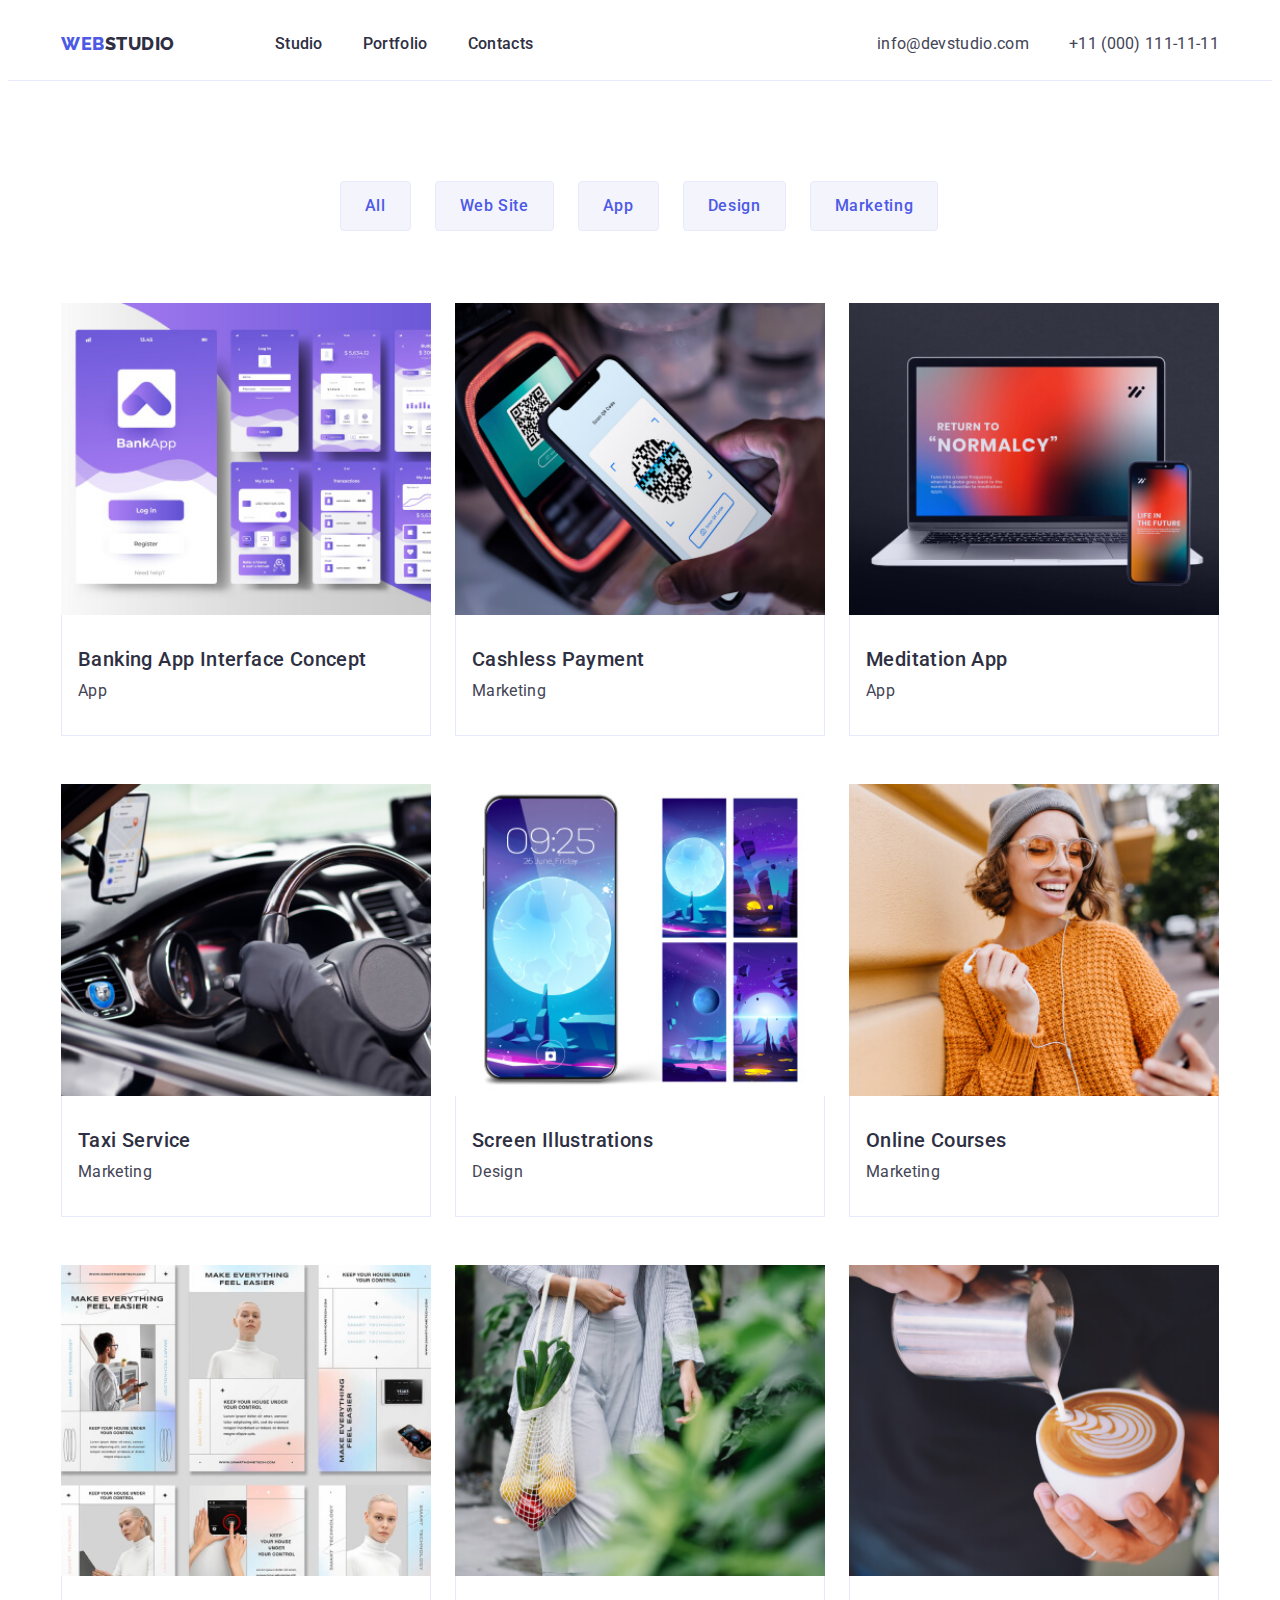
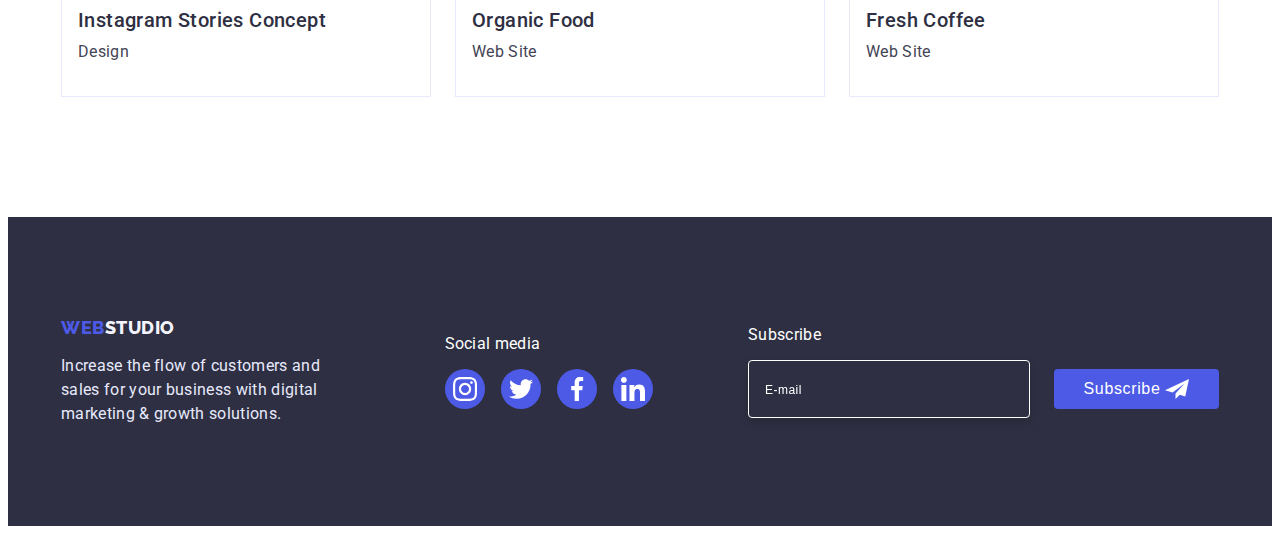
==== commit fccb41da: "Фінальні правки" ====
--- a/portfolio.html
+++ b/portfolio.html
@@ -40,9 +40,7 @@
               <a class="header-link link box" href="./index.html">Studio</a>
             </li>
             <li class="header-item">
-              <a
-                class="header-link link bottom-line box"
-                href="./portfolio.html"
+              <a class="header-link link box" href="./portfolio.html"
                 >Portfolio</a
               >
             </li>
@@ -77,7 +75,9 @@
             <a href="./index.html" class="mob-link link">Studio</a>
           </li>
           <li class="mob-item">
-            <a href="./portfolio.html" class="mob-link link">Portfolio</a>
+            <a href="./portfolio.html" class="mob-link mob-color link"
+              >Portfolio</a
+            >
           </li>
           <li class="mob-item">
             <a href="" class="mob-link link">Contacts</a>
--- a/css/styles.css
+++ b/css/styles.css
@@ -179,6 +179,9 @@
   letter-spacing: 0.02em;
   color: var(--title-text-color);
 }
+.mob-color {
+  color: var(--hover-focus-color);
+}
 
 .mob-link:focus {
   color: var(--hover-focus-color);
@@ -192,7 +195,7 @@
 .mob-link-tel {
   display: block;
   font-weight: 700;
-  font-size: 28px;
+  font-size: 24px;
   line-height: 1.07;
   font-style: normal;
   letter-spacing: 0.02em;
@@ -214,7 +217,7 @@
 .mob-icon-list {
   display: flex;
   align-items: center;
-  gap: 36px;
+  gap: 24px;
 }
 .mob-social-iteam {
   width: 40px;
@@ -711,9 +714,9 @@
 }
 .modal {
   position: absolute;
-  width: 310px;
-  height: 586px;
-  padding: 52px 20px 20px 20px;
+  width: calc(100% - 30px);
+
+  padding: 72px 20px 20px 20px;
 
   top: 50%;
   left: 50%;
@@ -754,7 +757,7 @@
 .modal-title {
   margin-bottom: 16px;
   font-weight: 500;
-  font-size: 12px;
+  font-size: 10px;
   line-height: 1.4;
   text-align: center;
   letter-spacing: 0.02em;
@@ -1137,6 +1140,9 @@
     margin-left: 0;
     margin-right: 0;
   }
+  .logo-footer {
+    text-align: start;
+  }
   .footer-text-icon {
     text-align: start;
   }
@@ -1154,11 +1160,12 @@
   }
   .modal {
     width: 408px;
+    height: 586px;
   }
   /* Portfolio */
   .portfolio {
-    margin-top: 64px;
-    margin-bottom: 96px;
+    padding-top: 64px;
+    padding-bottom: 96px;
   }
   .portfolio-list {
     width: 768px;
@@ -1307,6 +1314,7 @@
     justify-content: space-between;
     align-items: center;
   }
+
   .footer-wrap-mob {
     margin-bottom: 0;
   }
